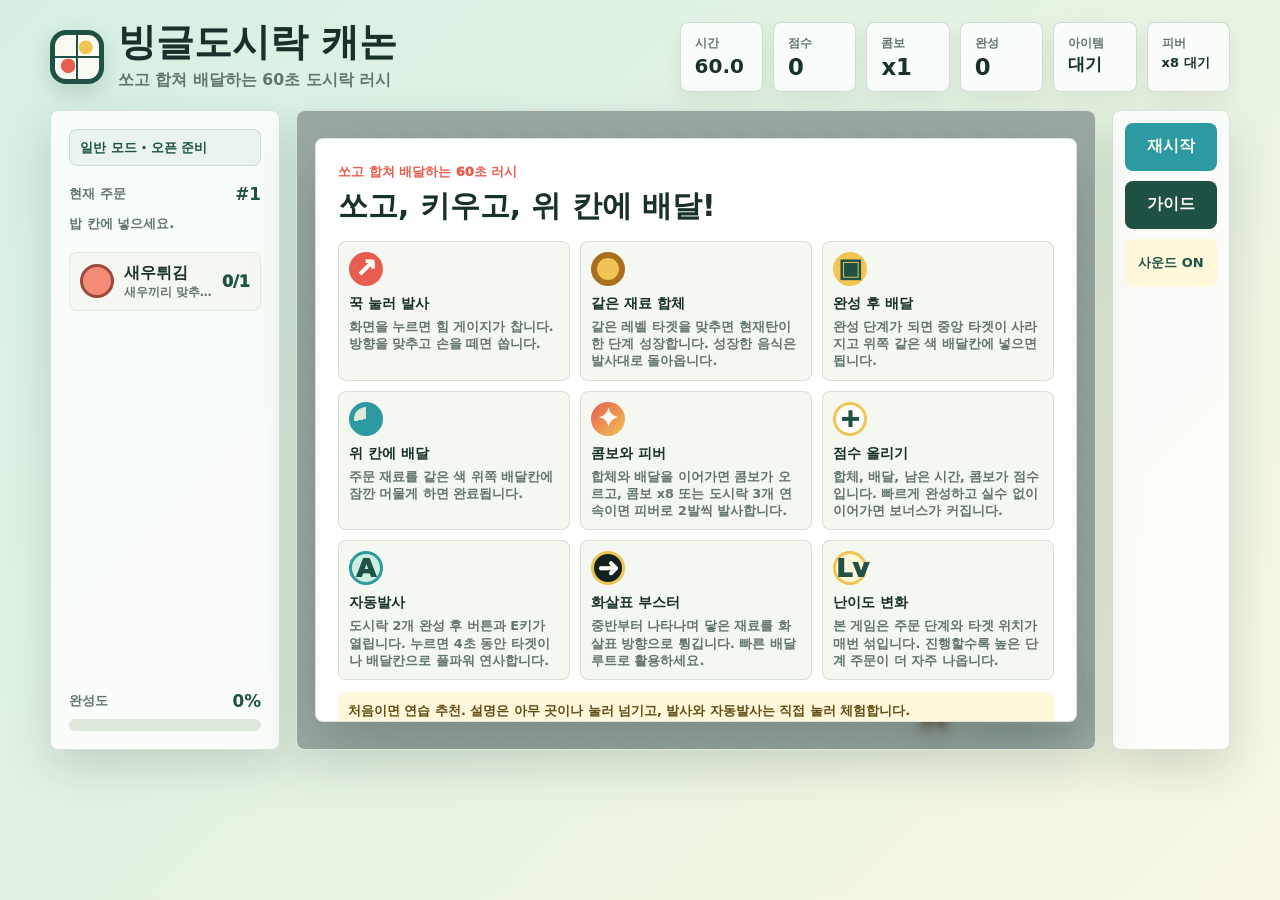
==== index.html @ 95f1ca10 "Finish tutorial auto fire reliably" ====
<!doctype html>
<html lang="ko">
  <head>
    <meta charset="utf-8" />
    <meta name="viewport" content="width=device-width, initial-scale=1" />
    <title>빙글도시락 캐논</title>
    <link rel="icon" href="favicon.svg" type="image/svg+xml" />
    <link rel="stylesheet" href="style.css?v=20260513-tutorial-autofire-end" />
  </head>
  <body>
    <main class="app-shell" aria-label="빙글도시락 캐논">
      <header class="top-bar">
        <div class="brand-block">
          <span class="brand-mark" aria-hidden="true"></span>
          <div>
            <h1>빙글도시락 캐논</h1>
            <p>쏘고 합쳐 배달하는 60초 도시락 러시</p>
          </div>
        </div>
        <div class="stats-grid" aria-label="게임 상태">
          <div class="stat-cell">
            <span>시간</span>
            <strong id="timeValue">60.0</strong>
          </div>
          <div class="stat-cell">
            <span>점수</span>
            <strong id="scoreValue">0</strong>
          </div>
          <div class="stat-cell">
            <span>콤보</span>
            <strong id="comboValue">x1</strong>
          </div>
          <div class="stat-cell">
            <span>완성</span>
            <strong id="completedValue">0</strong>
          </div>
          <div class="stat-cell item-stat">
            <span>아이템</span>
            <strong id="itemValue">대기</strong>
          </div>
          <div class="stat-cell fever-stat">
            <span>피버</span>
            <strong id="feverValue">대기</strong>
          </div>
        </div>
      </header>

      <section class="game-layout">
        <aside class="order-panel" aria-label="현재 주문">
          <div id="modeBadge" class="mode-badge">일반 모드</div>
          <div class="profile-strip" aria-label="플레이어 보유 정보">
            <div>
              <span>코인</span>
              <strong id="coinValue">0</strong>
            </div>
            <div>
              <span>캐릭터</span>
              <strong id="characterValue">요리사</strong>
            </div>
          </div>
          <div class="panel-title">
            <span>현재 주문</span>
            <strong id="orderNumber">#1</strong>
          </div>
          <div id="orderRule" class="order-rule" hidden></div>
          <p id="orderHint" class="order-hint">쏘세요. 합치세요. 위 칸에 배달하세요.</p>
          <div id="orderList" class="order-list"></div>
          <section class="mission-panel" aria-label="미션">
            <div class="mission-title">
              <span>미션</span>
              <strong>업적 보상</strong>
            </div>
            <div id="missionList" class="mission-list"></div>
          </section>
          <div class="meter-block">
            <div class="meter-label">
              <span>완성도</span>
              <strong id="orderPercent">0%</strong>
            </div>
            <div class="meter-track">
              <span id="orderMeter"></span>
            </div>
          </div>
        </aside>

        <section class="stage-panel">
          <canvas id="gameCanvas" width="900" height="720" aria-label="합체 도시락 게임 화면"></canvas>
          <div class="touch-zones" aria-hidden="true">
            <button class="touch-zone" type="button" data-dir="left" tabindex="-1" aria-label="왼쪽 보조 자동 조준 발사"></button>
            <button class="touch-zone" type="button" data-dir="right" tabindex="-1" aria-label="오른쪽 보조 자동 조준 발사"></button>
          </div>
          <div id="mobileOrderHud" class="mobile-order-hud" aria-live="polite">
            <div>
              <span>현재 주문</span>
              <strong id="mobileOrderText">-</strong>
              <em id="mobileActionHint">지금: 밥 칸에 넣으세요</em>
            </div>
            <div class="mobile-hud-meta">
              <span id="mobileTimeText">60.0초</span>
              <span id="mobileScoreText">0점</span>
              <span id="mobileComboText">x1</span>
            </div>
          </div>
          <div id="characterHud" class="character-hud" aria-live="polite">
            <img id="activeCharacterImage" src="assets/characters/cook.png" alt="" />
            <div class="character-callout">
              <strong id="activeCharacterName">도시락 요리사</strong>
              <span id="characterBubble">준비 완료</span>
            </div>
          </div>
          <div id="tutorialCoach" class="tutorial-coach" hidden aria-live="polite">
            <div id="tutorialCoachAvatar" class="tutorial-coach-avatar" aria-hidden="true">요</div>
            <div class="tutorial-coach-copy">
              <span>연습 모드</span>
              <strong id="tutorialCoachText">쏘기, 합치기, 배달만 배우자.</strong>
            </div>
            <button id="tutorialCoachNext" class="tutorial-coach-next" type="button" aria-label="다음">→</button>
          </div>
          <div id="guideOverlay" class="guide-modal">
            <div class="guide-box" role="dialog" aria-modal="true" aria-labelledby="guideTitle">
              <span class="result-kicker">쏘고 합쳐 배달하는 60초 러시</span>
              <h2 id="guideTitle">쏘고, 키우고, 위 칸에 배달!</h2>
              <div class="guide-steps">
                <div class="guide-step">
                  <span class="guide-icon" aria-hidden="true">↗</span>
                  <strong>꾹 눌러 발사</strong>
                  <p>화면을 누르면 힘 게이지가 찹니다. 방향을 맞추고 손을 떼면 쏩니다.</p>
                </div>
                <div class="guide-step">
                  <span class="guide-icon guide-dot" aria-hidden="true"></span>
                  <strong>같은 재료 합체</strong>
                  <p>같은 레벨 타겟을 맞추면 현재탄이 한 단계 성장합니다. 성장한 음식은 발사대로 돌아옵니다.</p>
                </div>
                <div class="guide-step">
                  <span class="guide-icon guide-item" aria-hidden="true">▣</span>
                  <strong>완성 후 배달</strong>
                  <p>완성 단계가 되면 중앙 타겟이 사라지고 위쪽 같은 색 배달칸에 넣으면 됩니다.</p>
                </div>
                <div class="guide-step">
                  <span class="guide-icon guide-ring" aria-hidden="true"></span>
                  <strong>위 칸에 배달</strong>
                  <p>주문 재료를 같은 색 위쪽 배달칸에 잠깐 머물게 하면 완료됩니다.</p>
                </div>
                <div class="guide-step">
                  <span class="guide-icon guide-fever" aria-hidden="true">✦</span>
                  <strong>콤보와 피버</strong>
                  <p>합체와 배달을 이어가면 콤보가 오르고, 콤보 x8 또는 도시락 3개 연속이면 피버로 2발씩 발사합니다.</p>
                </div>
                <div class="guide-step">
                  <span class="guide-icon guide-score" aria-hidden="true">+</span>
                  <strong>점수 올리기</strong>
                  <p>합체, 배달, 남은 시간, 콤보가 점수입니다. 빠르게 완성하고 실수 없이 이어가면 보너스가 커집니다.</p>
                </div>
                <div class="guide-step">
                  <span class="guide-icon guide-skill" aria-hidden="true">A</span>
                  <strong>자동발사</strong>
                  <p>도시락 2개 완성 후 버튼과 E키가 열립니다. 누르면 4초 동안 타겟이나 배달칸으로 풀파워 연사합니다.</p>
                </div>
                <div class="guide-step">
                  <span class="guide-icon guide-arrow" aria-hidden="true">➜</span>
                  <strong>화살표 부스터</strong>
                  <p>중반부터 나타나며 닿은 재료를 화살표 방향으로 튕깁니다. 빠른 배달 루트로 활용하세요.</p>
                </div>
                <div class="guide-step">
                  <span class="guide-icon guide-shop" aria-hidden="true">Lv</span>
                  <strong>난이도 변화</strong>
                  <p>본 게임은 주문 단계와 타겟 위치가 매번 섞입니다. 진행할수록 높은 단계 주문이 더 자주 나옵니다.</p>
                </div>
              </div>
              <p class="guide-tip">처음이면 연습 추천. 설명은 아무 곳이나 눌러 넘기고, 발사와 자동발사는 직접 눌러 체험합니다.</p>
              <div class="guide-actions">
                <button id="tutorialStartButton" class="primary-button" type="button">연습하고 시작</button>
                <button id="startButton" class="secondary-button" type="button">바로 시작</button>
              </div>
            </div>
          </div>
          <div id="characterSelectOverlay" class="select-modal" hidden>
            <div class="select-box" role="dialog" aria-modal="true" aria-labelledby="selectTitle">
              <div class="shop-head">
                <div>
                  <span class="result-kicker">출전 준비</span>
                  <h2 id="selectTitle">캐릭터 선택</h2>
                </div>
                <strong id="selectCoinValue">0코인</strong>
              </div>
              <div id="startCharacterList" class="select-character-list"></div>
              <div class="result-actions">
                <button id="selectShopButton" class="secondary-button" type="button">상점</button>
                <button id="startSelectedButton" class="primary-button" type="button">이 캐릭터로 시작</button>
              </div>
            </div>
          </div>
          <div id="gameOver" class="result-modal" hidden>
            <div class="result-box" role="dialog" aria-modal="true" aria-labelledby="resultTitle">
              <span class="result-kicker">결과</span>
              <h2 id="resultTitle">도시락 마감</h2>
              <dl>
                <div>
                  <dt>점수</dt>
                  <dd id="finalScore">0</dd>
                </div>
                <div>
                  <dt>완성</dt>
                  <dd id="finalOrders">0</dd>
                </div>
                <div>
                  <dt>최고 콤보</dt>
                  <dd id="finalCombo">x1</dd>
                </div>
                <div>
                  <dt>획득 코인</dt>
                  <dd id="finalCoins">0</dd>
                </div>
              </dl>
              <p id="dailyDelta" class="daily-delta" hidden></p>
              <section class="highlight-block" aria-label="오늘의 하이라이트">
                <div class="highlight-title">오늘의 하이라이트</div>
                <p id="highlightSummary">첫 배달을 노려보세요.</p>
              </section>
              <section class="breakdown-block" aria-label="점수 상세">
                <div class="breakdown-title">점수 상세</div>
                <div id="scoreBreakdown" class="breakdown-list"></div>
              </section>
              <section class="achievement-block" aria-label="새 업적">
                <div class="breakdown-title">새 업적</div>
                <div id="newAchievementList" class="achievement-list"></div>
              </section>
              <section class="leaderboard-block" aria-label="로컬 순위">
                <div class="leaderboard-title">
                  <span id="leaderboardTitle">로컬 TOP 5</span>
                  <strong id="finalRank">-</strong>
                </div>
                <ol id="leaderboardList" class="leaderboard-list"></ol>
              </section>
              <p id="nextGoal" class="next-goal"></p>
              <p id="sharePreview" class="share-preview"></p>
              <div class="result-actions">
                <button id="copyResultButton" class="secondary-button" type="button">결과 복사</button>
                <button id="playAgainButton" class="primary-button" type="button">다시 시작</button>
              </div>
              <div class="result-actions result-secondary-actions" aria-label="부가 기능">
                <button id="modeButton" class="secondary-button mode-button" type="button">오늘 챌린지</button>
                <button id="characterButton" class="secondary-button character-button" type="button">캐릭터</button>
                <button id="shopButton" class="secondary-button shop-button" type="button">상점</button>
                <button id="achievementButton" class="secondary-button achievement-button" type="button">업적</button>
              </div>
              <p id="copyStatus" class="copy-status" aria-live="polite"></p>
            </div>
          </div>
          <div id="shopOverlay" class="shop-modal" hidden>
            <div class="shop-box" role="dialog" aria-modal="true" aria-labelledby="shopTitle">
              <div class="shop-head">
                <div>
                  <span class="result-kicker">상점</span>
                  <h2 id="shopTitle">캐릭터와 아이템</h2>
                </div>
                <strong id="shopCoinValue">0코인</strong>
              </div>
              <section class="shop-section" aria-label="캐릭터 선택">
                <div class="shop-section-title">
                  <span>캐릭터</span>
                  <strong>선택 효과</strong>
                </div>
                <div id="characterShopList" class="shop-list"></div>
              </section>
              <section class="shop-section" aria-label="아이템 구매">
                <div class="shop-section-title">
                  <span>아이템</span>
                  <strong>소모품</strong>
                </div>
                <div id="shopItemList" class="shop-list"></div>
              </section>
              <p id="shopStatus" class="copy-status" aria-live="polite"></p>
              <button id="shopCloseButton" class="primary-button" type="button">닫기</button>
            </div>
          </div>
          <div id="achievementOverlay" class="achievement-modal" hidden>
            <div class="achievement-box" role="dialog" aria-modal="true" aria-labelledby="achievementTitle">
              <div class="shop-head">
                <div>
                  <span class="result-kicker">컬렉션</span>
                  <h2 id="achievementTitle">업적</h2>
                </div>
                <strong id="achievementSummary">0/0</strong>
              </div>
              <div id="achievementCollectionList" class="collection-list"></div>
              <button id="achievementCloseButton" class="primary-button" type="button">닫기</button>
            </div>
          </div>
          <div id="balanceOverlay" class="balance-modal" hidden>
            <div class="balance-box" role="dialog" aria-modal="true" aria-labelledby="balanceTitle">
              <div class="shop-head">
                <div>
                  <span class="result-kicker">튜닝</span>
                  <h2 id="balanceTitle">밸런스 조정</h2>
                </div>
                <strong id="balancePresetLabel">기본</strong>
              </div>
              <div id="balanceControlList" class="balance-list"></div>
              <p id="balanceStatus" class="copy-status" aria-live="polite"></p>
              <div class="result-actions">
                <button id="balanceResetButton" class="secondary-button" type="button">기본값</button>
                <button id="balanceCloseButton" class="primary-button" type="button">닫기</button>
              </div>
            </div>
          </div>
        </section>

        <section id="mobileAmmoDock" class="mobile-ammo-dock" aria-label="모바일 장전대" hidden>
          <div class="ammo-status">
            <div id="mobileCurrentPanel">
              <span>현재탄</span>
              <strong id="mobileCurrentAmmo">-</strong>
            </div>
            <div id="mobileNextPanel">
              <span>다음탄</span>
              <strong id="mobileNextAmmo">-</strong>
            </div>
          </div>
          <button id="mobileDeliveryReadyButton" class="mobile-delivery-button" type="button" hidden>배송 준비</button>
          <div class="stash-title">추가 재료</div>
          <div class="mobile-stash-buttons">
            <button type="button" data-mobile-stash-index="0">비움</button>
            <button type="button" data-mobile-stash-index="1">비움</button>
            <button type="button" data-mobile-stash-index="2">비움</button>
            <button type="button" data-mobile-stash-index="3">비움</button>
          </div>
          <button id="mobileStashMergeButton" class="mobile-merge-button" type="button">합치기</button>
        </section>

        <aside class="action-panel" aria-label="조작">
          <button id="skillButton" class="secondary-button skill-button" type="button">자동발사</button>
          <button id="restartButton" class="secondary-button" type="button">재시작</button>
          <button id="guideButton" class="secondary-button guide-button" type="button">가이드</button>
          <button id="soundButton" class="secondary-button sound-button" type="button">사운드 ON</button>
        </aside>
      </section>
    </main>

    <script src="vendor/matter.min.js"></script>
    <script src="game.js?v=20260513-tutorial-autofire-end"></script>
  </body>
</html>
---- style.css ----
:root {
  color-scheme: light;
  --ink: #18312b;
  --muted: #62756e;
  --paper: #fbfaf2;
  --panel: #ffffff;
  --line: #cfd9d1;
  --mint: #cdeee0;
  --leaf: #2f6d5b;
  --leaf-dark: #1f5145;
  --coral: #e85d4f;
  --gold: #f1c453;
  --teal: #2c9aa0;
  --shadow: 0 18px 45px rgba(24, 49, 43, 0.16);
}

* {
  box-sizing: border-box;
}

html,
body {
  min-height: 100%;
}

body {
  margin: 0;
  font-family:
    Inter, Pretendard, "Apple SD Gothic Neo", "Noto Sans KR", system-ui,
    -apple-system, BlinkMacSystemFont, "Segoe UI", sans-serif;
  background:
    linear-gradient(135deg, rgba(205, 238, 224, 0.75), rgba(255, 248, 218, 0.55)),
    #eef6ee;
  color: var(--ink);
}

button {
  font: inherit;
}

kbd {
  min-width: 1.45em;
  padding: 1px 5px 2px;
  border-radius: 5px;
  display: inline-block;
  color: var(--leaf-dark);
  background: #ffffff;
  border: 1px solid rgba(24, 49, 43, 0.18);
  font-family: inherit;
  font-size: 0.82em;
  font-weight: 850;
  line-height: 1.2;
  text-align: center;
}

.app-shell {
  width: min(1180px, calc(100vw - 28px));
  min-height: 100vh;
  margin: 0 auto;
  padding: 22px 0 28px;
  display: flex;
  flex-direction: column;
  gap: 18px;
}

.top-bar {
  display: grid;
  grid-template-columns: minmax(260px, 1fr) minmax(420px, 0.9fr);
  align-items: center;
  gap: 18px;
}

.brand-block {
  display: flex;
  align-items: center;
  gap: 14px;
}

.brand-mark {
  width: 54px;
  height: 54px;
  border: 5px solid var(--leaf-dark);
  border-radius: 16px;
  background:
    radial-gradient(circle at 70% 28%, var(--gold) 0 15%, transparent 16%),
    radial-gradient(circle at 30% 70%, var(--coral) 0 16%, transparent 17%),
    linear-gradient(90deg, transparent 47%, var(--leaf-dark) 48% 52%, transparent 53%),
    linear-gradient(0deg, transparent 47%, var(--leaf-dark) 48% 52%, transparent 53%),
    var(--paper);
  box-shadow: 0 8px 20px rgba(31, 81, 69, 0.18);
}

h1,
p {
  margin: 0;
}

h1 {
  font-size: clamp(1.7rem, 3vw, 2.65rem);
  line-height: 1;
  letter-spacing: 0;
}

.brand-block p {
  margin-top: 8px;
  color: var(--muted);
  font-size: 0.98rem;
  font-weight: 700;
}

.stats-grid {
  display: grid;
  grid-template-columns: repeat(6, minmax(0, 1fr));
  gap: 10px;
}

.stat-cell {
  min-width: 0;
  overflow: hidden;
  padding: 12px 14px;
  border: 1px solid rgba(47, 109, 91, 0.22);
  border-radius: 8px;
  background: rgba(255, 255, 255, 0.78);
  box-shadow: 0 8px 20px rgba(24, 49, 43, 0.07);
}

.stat-cell span {
  display: block;
  color: var(--muted);
  font-size: 0.78rem;
  font-weight: 800;
}

.stat-cell strong {
  display: block;
  margin-top: 4px;
  min-width: 0;
  max-width: 100%;
  overflow: hidden;
  font-size: 1.42rem;
  font-variant-numeric: tabular-nums;
  line-height: 1;
  text-overflow: clip;
  white-space: nowrap;
}

.item-stat strong,
.fever-stat strong {
  font-size: 1.08rem;
}

.game-layout {
  display: grid;
  grid-template-columns: 230px minmax(0, 1fr) 118px;
  gap: 16px;
  align-items: stretch;
}

.order-panel,
.action-panel,
.stage-panel {
  border: 1px solid rgba(47, 109, 91, 0.18);
  background: rgba(255, 255, 255, 0.82);
  box-shadow: var(--shadow);
}

.order-panel {
  min-height: 0;
  padding: 18px;
  border-radius: 8px;
  display: flex;
  flex-direction: column;
  gap: 18px;
}

.mode-badge,
.order-rule {
  padding: 9px 10px;
  border-radius: 8px;
  color: var(--leaf-dark);
  background: #e8f4ed;
  border: 1px solid rgba(47, 109, 91, 0.16);
  font-size: 0.82rem;
  font-weight: 950;
  line-height: 1.35;
}

.mode-badge.is-daily {
  color: #ffffff;
  background: var(--leaf-dark);
}

.profile-strip {
  display: none;
  grid-template-columns: 0.72fr 1.28fr;
  gap: 8px;
}

.profile-strip div {
  min-width: 0;
  padding: 10px;
  border-radius: 8px;
  background: #f5f8f0;
  border: 1px solid rgba(24, 49, 43, 0.1);
}

.profile-strip span {
  display: block;
  color: var(--muted);
  font-size: 0.74rem;
  font-weight: 900;
}

.profile-strip strong {
  display: block;
  margin-top: 3px;
  min-width: 0;
  max-width: 100%;
  overflow: hidden;
  color: var(--leaf-dark);
  font-size: 0.92rem;
  font-weight: 950;
  line-height: 1.2;
  text-overflow: ellipsis;
  white-space: nowrap;
}

.order-rule {
  margin-top: -8px;
  color: #634c16;
  background: #fff8da;
  border-color: rgba(155, 116, 35, 0.22);
}

.order-rule[hidden] {
  display: none;
}

.panel-title,
.meter-label {
  display: flex;
  align-items: center;
  justify-content: space-between;
  gap: 10px;
}

.panel-title span,
.meter-label span {
  color: var(--muted);
  font-size: 0.82rem;
  font-weight: 900;
}

.panel-title strong,
.meter-label strong {
  min-width: 0;
  max-width: 100%;
  overflow: hidden;
  color: var(--leaf-dark);
  font-size: 1.05rem;
  text-overflow: clip;
  white-space: nowrap;
}

.order-hint {
  margin: -8px 0 0;
  color: var(--muted);
  font-size: 0.84rem;
  line-height: 1.45;
  font-weight: 750;
}

.order-list {
  display: grid;
  gap: 10px;
}

.order-item {
  display: grid;
  grid-template-columns: 34px minmax(0, 1fr) auto;
  align-items: center;
  gap: 10px;
  padding: 10px;
  border-radius: 8px;
  background: #f5f8f0;
  border: 1px solid rgba(24, 49, 43, 0.08);
}

.order-swatch {
  width: 34px;
  height: 34px;
  border-radius: 50%;
  border: 3px solid rgba(24, 49, 43, 0.18);
}

.order-copy {
  display: grid;
  min-width: 0;
  gap: 2px;
}

.order-name {
  overflow: hidden;
  text-overflow: ellipsis;
  white-space: nowrap;
  font-weight: 900;
}

.order-recipe {
  overflow: hidden;
  color: var(--muted);
  font-size: 0.72rem;
  font-weight: 850;
  line-height: 1.2;
  text-overflow: ellipsis;
  white-space: nowrap;
}

.order-count {
  min-width: 0;
  max-width: 100%;
  overflow: hidden;
  font-weight: 950;
  color: var(--leaf-dark);
  text-overflow: clip;
  white-space: nowrap;
}

.mission-panel {
  display: none;
  gap: 8px;
}

.mission-title,
.shop-section-title {
  display: flex;
  align-items: center;
  justify-content: space-between;
  gap: 10px;
}

.mission-title span,
.shop-section-title span {
  color: var(--muted);
  font-size: 0.78rem;
  font-weight: 950;
}

.mission-title strong,
.shop-section-title strong {
  color: var(--leaf-dark);
  font-size: 0.78rem;
  font-weight: 950;
}

.mission-list {
  display: grid;
  gap: 6px;
}

.mission-row {
  display: grid;
  grid-template-columns: minmax(0, 1fr) auto;
  align-items: center;
  gap: 8px;
  min-height: 30px;
  padding: 7px 9px;
  border-radius: 8px;
  background: #f5f8f0;
  border: 1px solid rgba(24, 49, 43, 0.08);
  font-size: 0.78rem;
  font-weight: 850;
}

.mission-row.is-complete {
  color: #ffffff;
  background: var(--leaf-dark);
}

.mission-row span {
  overflow: hidden;
  text-overflow: ellipsis;
  white-space: nowrap;
}

.mission-row strong {
  min-width: 0;
  max-width: 100%;
  overflow: hidden;
  color: inherit;
  font-size: 0.75rem;
  text-overflow: clip;
  white-space: nowrap;
}

.meter-block {
  margin-top: auto;
  display: grid;
  gap: 8px;
}

.meter-track {
  height: 12px;
  overflow: hidden;
  border-radius: 999px;
  background: #dfe8dd;
}

.meter-track span {
  display: block;
  width: 0%;
  height: 100%;
  border-radius: inherit;
  background: linear-gradient(90deg, var(--teal), var(--gold), var(--coral));
  transition: width 160ms ease;
}

.stage-panel {
  position: relative;
  min-width: 0;
  overflow: hidden;
  border-radius: 8px;
  background:
    linear-gradient(0deg, rgba(255, 255, 255, 0.72), rgba(255, 255, 255, 0.72)),
    repeating-linear-gradient(45deg, #e7f2ea 0 18px, #f7f0dc 18px 36px);
}

#gameCanvas {
  display: block;
  width: 100%;
  height: auto;
  aspect-ratio: 900 / 720;
  cursor: crosshair;
  touch-action: none;
}

.touch-zones {
  position: absolute;
  inset: 0;
  z-index: 1;
  display: none;
  grid-template-columns: repeat(2, minmax(0, 1fr));
  pointer-events: none;
}

.touch-zone {
  border: 0;
  padding: 0;
  appearance: none;
  background: transparent;
  opacity: 0;
  touch-action: none;
}

.mobile-order-hud {
  position: absolute;
  top: 10px;
  left: 10px;
  z-index: 2;
  width: min(330px, calc(100% - 20px));
  display: none;
  grid-template-columns: minmax(0, 1fr);
  gap: 6px;
  padding: 10px 12px;
  border-radius: 8px;
  color: var(--leaf-dark);
  background: rgba(255, 255, 255, 0.88);
  border: 1px solid rgba(24, 49, 43, 0.14);
  box-shadow: 0 10px 24px rgba(24, 49, 43, 0.18);
  pointer-events: none;
}

.mobile-order-hud span {
  color: var(--muted);
  font-size: 0.72rem;
  font-weight: 900;
}

.mobile-order-hud strong {
  display: block;
  min-width: 0;
  overflow: hidden;
  color: var(--leaf-dark);
  font-size: 1rem;
  font-weight: 950;
  line-height: 1.15;
  text-overflow: ellipsis;
  white-space: nowrap;
}

.mobile-order-hud em {
  display: block;
  margin-top: 3px;
  overflow: hidden;
  color: #1f5145;
  font-size: 0.74rem;
  font-style: normal;
  font-weight: 950;
  line-height: 1.15;
  text-overflow: ellipsis;
  white-space: nowrap;
}

.mobile-order-hud.is-paused {
  border-color: rgba(232, 93, 79, 0.32);
  box-shadow: 0 12px 26px rgba(232, 93, 79, 0.18);
}

.mobile-hud-meta {
  display: flex;
  flex-wrap: wrap;
  gap: 6px;
}

.mobile-hud-meta span {
  padding: 4px 7px;
  border-radius: 999px;
  color: var(--leaf-dark);
  background: #eef8f1;
  border: 1px solid rgba(47, 109, 91, 0.14);
  font-size: 0.72rem;
  line-height: 1;
}

.mobile-ammo-dock {
  display: none;
}

.ammo-status {
  display: grid;
  grid-template-columns: 1fr 1fr;
  gap: 8px;
}

.ammo-status > div,
.mobile-delivery-button,
.mobile-stash-buttons button,
.mobile-merge-button {
  min-width: 0;
  border-radius: 8px;
  border: 1px solid rgba(47, 109, 91, 0.16);
  background: #f7fbf2;
}

.ammo-status > div {
  padding: 8px;
}

.ammo-status > div.is-active-turn {
  border-color: rgba(241, 196, 83, 0.9);
  background: linear-gradient(135deg, #fff1b6, #fff9dd);
  box-shadow: 0 0 0 3px rgba(241, 196, 83, 0.22);
}

.ammo-status > div.is-dimmed {
  opacity: 0.56;
}

.ammo-status span,
.stash-title {
  display: block;
  color: var(--muted);
  font-size: 0.68rem;
  font-weight: 900;
}

.ammo-status strong {
  display: block;
  margin-top: 2px;
  min-width: 0;
  overflow: hidden;
  color: var(--ink);
  font-size: 0.95rem;
  font-weight: 950;
  text-overflow: ellipsis;
  white-space: nowrap;
}

.mobile-delivery-button {
  min-height: 48px;
  color: var(--leaf-dark);
  background: #fff1b6;
  border-color: rgba(241, 196, 83, 0.88);
  box-shadow: 0 0 0 3px rgba(241, 196, 83, 0.2);
  font-size: 0.86rem;
  font-weight: 950;
  animation: stashPulse 680ms ease-in-out infinite alternate;
}

.mobile-delivery-button.is-active-turn {
  color: #18312b;
  background: linear-gradient(135deg, #f1c453, #fff1b6);
  border-color: rgba(241, 196, 83, 1);
  box-shadow:
    0 0 0 4px rgba(241, 196, 83, 0.24),
    0 10px 22px rgba(155, 116, 35, 0.22);
  transform: translateY(-1px);
}

.mobile-delivery-button.is-tutorial-target {
  outline: 4px solid #f1c453;
  box-shadow:
    0 0 0 5px rgba(241, 196, 83, 0.28),
    0 0 24px rgba(241, 196, 83, 0.65),
    0 0 0 3px rgba(241, 196, 83, 0.2);
  animation: tutorialTargetPulse 720ms ease-in-out infinite alternate;
}

@keyframes tutorialTargetPulse {
  from {
    transform: translateY(0) scale(1);
  }

  to {
    transform: translateY(-2px) scale(1.025);
  }
}

.mobile-delivery-button[hidden] {
  display: none;
}

.mobile-stash-buttons {
  display: grid;
  grid-template-columns: repeat(4, minmax(0, 1fr));
  gap: 7px;
}

.mobile-ammo-dock.is-stash-hidden .stash-title,
.mobile-ammo-dock.is-stash-hidden .mobile-stash-buttons,
.mobile-ammo-dock.is-stash-hidden .mobile-merge-button {
  display: none;
}

.mobile-ammo-dock.is-delivery-turn {
  border-color: rgba(241, 196, 83, 0.48);
  box-shadow: 0 -8px 22px rgba(241, 196, 83, 0.18);
}

.mobile-ammo-dock.is-current-turn {
  border-color: rgba(44, 154, 160, 0.34);
  box-shadow: 0 -8px 22px rgba(44, 154, 160, 0.14);
}

.mobile-stash-buttons button {
  min-height: 58px;
  padding: 6px 4px;
  color: var(--ink);
  background: #fffaf0;
  font-size: 0.72rem;
  font-weight: 950;
  line-height: 1.12;
  white-space: pre-line;
}

.mobile-stash-buttons button.is-needed {
  background: #fff1b6;
  border-color: rgba(241, 196, 83, 0.88);
  box-shadow: 0 0 0 3px rgba(241, 196, 83, 0.22);
  animation: stashPulse 680ms ease-in-out infinite alternate;
}

.mobile-merge-button {
  min-height: 38px;
  color: #ffffff;
  background: var(--teal);
  font-size: 0.78rem;
  font-weight: 950;
}

.mobile-merge-button:disabled {
  color: var(--muted);
  background: #eef1ea;
}

@keyframes stashPulse {
  from {
    transform: translateY(0);
  }

  to {
    transform: translateY(-2px);
  }
}

.character-hud {
  position: absolute;
  right: 16px;
  bottom: 14px;
  z-index: 2;
  width: min(190px, 36%);
  min-height: 108px;
  display: grid;
  grid-template-columns: 72px minmax(0, 1fr);
  align-items: end;
  gap: 8px;
  pointer-events: none;
}

.character-hud img {
  width: 88px;
  height: 108px;
  object-fit: contain;
  object-position: bottom center;
  filter: drop-shadow(0 10px 12px rgba(24, 49, 43, 0.22));
  transform-origin: bottom center;
  transition: transform 180ms ease;
}

.character-hud.is-happy img,
.character-hud.is-skill img,
.character-hud.is-fever img {
  transform: translateY(-4px) scale(1.05);
}

.character-hud.is-mistake img {
  transform: rotate(-4deg);
}

.character-callout {
  min-width: 0;
  margin-bottom: 12px;
  padding: 9px 10px;
  border-radius: 8px;
  background: rgba(255, 255, 255, 0.9);
  border: 1px solid rgba(24, 49, 43, 0.14);
  box-shadow: 0 10px 24px rgba(24, 49, 43, 0.16);
}

.character-callout strong,
.character-callout span {
  display: block;
  overflow: hidden;
  text-overflow: ellipsis;
  white-space: nowrap;
}

.character-callout strong {
  color: var(--leaf-dark);
  font-size: 0.78rem;
  font-weight: 950;
}

.character-callout span {
  margin-top: 3px;
  color: var(--ink);
  font-size: 0.86rem;
  font-weight: 900;
}

.character-hud.is-fever .character-callout {
  color: #ffffff;
  background: linear-gradient(135deg, var(--coral), var(--gold));
}

.character-hud.is-fever .character-callout strong,
.character-hud.is-fever .character-callout span {
  color: #ffffff;
}

.tutorial-coach {
  position: absolute;
  left: 50%;
  bottom: 18px;
  z-index: 8;
  width: min(620px, calc(100% - 28px));
  min-height: 94px;
  display: grid;
  grid-template-columns: 62px minmax(0, 1fr) 58px;
  align-items: center;
  gap: 12px;
  padding: 13px 14px;
  border-radius: 8px;
  color: var(--ink);
  background: rgba(255, 255, 255, 0.96);
  border: 2px solid rgba(241, 196, 83, 0.9);
  box-shadow: 0 18px 38px rgba(24, 49, 43, 0.26);
  transform: translateX(-50%);
  cursor: pointer;
}

.tutorial-coach[hidden] {
  display: none;
}

.tutorial-coach-avatar {
  width: 58px;
  height: 58px;
  display: grid;
  place-items: center;
  border-radius: 50%;
  color: #ffffff;
  background: var(--teal);
  border: 4px solid #ffffff;
  box-shadow: 0 8px 18px rgba(24, 49, 43, 0.18);
  font-size: 1.1rem;
  font-weight: 950;
}

.tutorial-coach-copy {
  min-width: 0;
}

.tutorial-coach-copy span {
  display: block;
  color: var(--teal);
  font-size: 0.7rem;
  font-weight: 950;
}

.tutorial-coach-copy strong {
  display: block;
  margin-top: 3px;
  color: var(--leaf-dark);
  font-size: 1rem;
  font-weight: 950;
  line-height: 1.28;
  white-space: normal;
}

.tutorial-coach-next {
  width: 52px;
  height: 52px;
  border: 0;
  border-radius: 50%;
  color: #ffffff;
  background: var(--leaf-dark);
  font-size: 1.35rem;
  font-weight: 950;
  cursor: pointer;
}

.tutorial-coach-next:disabled {
  cursor: default;
  opacity: 0.42;
}

.tutorial-coach.is-waiting-action .tutorial-coach-next {
  background: var(--gold);
}

.tutorial-coach.is-waiting-action {
  pointer-events: none;
}

.tutorial-coach.is-stash-action {
  top: 18px;
  bottom: auto;
}

body.is-tutorial-coach .action-panel {
  display: none;
}

body.is-tutorial-coach .mission-panel,
body.is-tutorial-coach .profile-strip,
body.is-tutorial-coach .meter-block,
body.is-tutorial-coach .order-rule {
  display: none;
}

body.is-tutorial-coach .order-panel {
  opacity: 0.72;
}

.action-panel {
  padding: 12px;
  border-radius: 8px;
  display: grid;
  grid-template-rows: repeat(4, auto);
  align-content: start;
  gap: 10px;
}

.icon-button,
.primary-button,
.secondary-button {
  border: 0;
  border-radius: 8px;
  cursor: pointer;
  color: var(--paper);
  background: var(--leaf-dark);
  touch-action: none;
  transition:
    transform 120ms ease,
    filter 120ms ease,
    background-color 120ms ease;
}

.icon-button {
  min-height: 112px;
  font-size: clamp(2.4rem, 7vw, 4.5rem);
  line-height: 1;
  font-weight: 900;
}

.icon-button:active,
.icon-button.is-active,
.primary-button:active,
.secondary-button:active {
  transform: translateY(2px);
  filter: saturate(1.2);
}

.control-button[data-dir="right"] {
  background: var(--coral);
}

.action-panel .control-button,
.action-panel .balance-button {
  display: none;
}

.guide-actions {
  display: grid;
  grid-template-columns: minmax(0, 1.1fr) minmax(0, 0.9fr);
  gap: 10px;
}

.secondary-button {
  min-height: 48px;
  padding: 10px 12px;
  overflow: hidden;
  font-weight: 900;
  background: var(--teal);
  text-overflow: clip;
  white-space: nowrap;
}

.guide-button {
  background: var(--leaf-dark);
}

.mode-button {
  background: #6d4c96;
}

.character-button {
  background: var(--leaf-dark);
}

.shop-button {
  color: var(--leaf-dark);
  background: var(--mint);
}

.achievement-button {
  background: #3f6f89;
}

.balance-button {
  background: #8a6a35;
}

body.is-debug .action-panel .balance-button {
  display: block;
}

.sound-button {
  color: var(--leaf-dark);
  background: #fff8da;
}

.sound-button.is-muted {
  color: #ffffff;
  background: #6b7974;
}

.skill-button {
  background: var(--gold);
  color: var(--leaf-dark);
}

.secondary-button:disabled,
.primary-button:disabled {
  cursor: not-allowed;
  opacity: 0.54;
  transform: none;
  filter: grayscale(0.2);
}

.primary-button {
  width: 100%;
  min-height: 48px;
  padding: 12px 16px;
  overflow: hidden;
  font-weight: 950;
  background: var(--coral);
  text-overflow: clip;
  white-space: nowrap;
}

.result-modal,
.guide-modal,
.shop-modal,
.select-modal,
.achievement-modal,
.balance-modal {
  position: absolute;
  inset: 0;
  z-index: 2;
  display: grid;
  place-items: center;
  padding: 18px;
  background: rgba(24, 49, 43, 0.38);
  backdrop-filter: blur(4px);
}

.guide-modal {
  z-index: 3;
}

.shop-modal {
  z-index: 4;
}

.select-modal,
.achievement-modal,
.balance-modal {
  z-index: 4;
}

.result-modal[hidden],
.guide-modal[hidden],
.shop-modal[hidden],
.select-modal[hidden],
.achievement-modal[hidden],
.balance-modal[hidden] {
  display: none;
}

.result-box,
.guide-box,
.shop-box,
.select-box,
.achievement-box,
.balance-box {
  width: min(360px, 100%);
  max-height: calc(100% - 18px);
  overflow: auto;
  padding: 22px;
  border-radius: 8px;
  background: var(--panel);
  border: 1px solid rgba(24, 49, 43, 0.14);
  box-shadow: 0 24px 70px rgba(24, 49, 43, 0.28);
}

.guide-box {
  width: min(840px, 100%);
}

.result-box {
  width: min(420px, 100%);
}

.shop-box {
  width: min(620px, 100%);
}

.select-box,
.achievement-box,
.balance-box {
  width: min(660px, 100%);
}

.result-kicker {
  color: var(--coral);
  font-weight: 950;
  font-size: 0.82rem;
}

.result-box h2,
.guide-box h2,
.shop-box h2,
.select-box h2,
.achievement-box h2,
.balance-box h2 {
  margin: 5px 0 14px;
  font-size: 1.86rem;
  letter-spacing: 0;
}

.guide-steps {
  display: grid;
  grid-template-columns: repeat(3, minmax(0, 1fr));
  gap: 10px;
  margin-bottom: 12px;
}

.guide-step {
  min-width: 0;
  padding: 10px;
  border: 1px solid rgba(24, 49, 43, 0.12);
  border-radius: 8px;
  background: #f5f8f0;
}

.guide-icon {
  width: 34px;
  height: 34px;
  margin-bottom: 8px;
  border-radius: 50%;
  display: grid;
  place-items: center;
  color: var(--paper);
  background: var(--coral);
  font-size: 1.6rem;
  font-weight: 950;
  line-height: 1;
}

.guide-dot {
  border: 6px solid #a96f1f;
  background: var(--gold);
}

.guide-ring {
  border: 5px solid var(--teal);
  background: conic-gradient(var(--teal) 72%, #dfe8dd 0);
}

.guide-launch {
  color: #ffffff;
  background: #10231f;
  border: 3px solid var(--teal);
}

.guide-item {
  color: var(--leaf-dark);
  background: var(--gold);
}

.guide-fever {
  background: linear-gradient(135deg, var(--coral), var(--gold));
}

.guide-score {
  color: var(--leaf-dark);
  background: #ffffff;
  border: 3px solid var(--gold);
}

.guide-skill {
  color: var(--leaf-dark);
  background: var(--mint);
  border: 3px solid var(--teal);
}

.guide-arrow {
  background: #10231f;
  border: 3px solid var(--gold);
}

.guide-shop {
  color: var(--leaf-dark);
  background: #fff8da;
  border: 3px solid var(--gold);
}

.guide-step strong {
  display: block;
  margin-bottom: 5px;
  font-size: 0.9rem;
}

.guide-step p,
.guide-tip {
  margin: 0;
  color: var(--muted);
  font-size: 0.8rem;
  line-height: 1.35;
  font-weight: 700;
}

.guide-tip {
  margin-bottom: 14px;
  padding: 10px;
  border-radius: 8px;
  background: #fff8da;
  color: #634c16;
}

.result-box dl {
  margin: 0 0 16px;
  display: grid;
  gap: 8px;
}

.result-box dl div {
  display: flex;
  align-items: center;
  justify-content: space-between;
  gap: 16px;
  padding: 10px 0;
  border-bottom: 1px solid var(--line);
}

.result-box dt {
  color: var(--muted);
  font-weight: 850;
}

.result-box dd {
  margin: 0;
  min-width: 0;
  max-width: 100%;
  overflow: hidden;
  color: var(--leaf-dark);
  font-weight: 950;
  font-size: 1.25rem;
  font-variant-numeric: tabular-nums;
  text-overflow: clip;
  white-space: nowrap;
}

.daily-delta {
  margin: -4px 0 14px;
  padding: 10px 12px;
  border-radius: 8px;
  color: #634c16;
  background: #fff8da;
  border: 1px solid rgba(155, 116, 35, 0.18);
  font-size: 0.86rem;
  line-height: 1.45;
  font-weight: 900;
}

.breakdown-block,
.achievement-block {
  margin-bottom: 16px;
  padding: 12px;
  border-radius: 8px;
  background: #ffffff;
  border: 1px solid rgba(24, 49, 43, 0.1);
}

.breakdown-title {
  margin-bottom: 8px;
  color: var(--muted);
  font-size: 0.82rem;
  font-weight: 950;
}

.breakdown-list,
.achievement-list {
  display: grid;
  gap: 6px;
}

.breakdown-row,
.achievement-row {
  min-width: 0;
  display: flex;
  align-items: center;
  justify-content: space-between;
  gap: 10px;
  min-height: 28px;
  padding: 6px 8px;
  border-radius: 7px;
  color: var(--ink);
  background: #f5f8f0;
  font-size: 0.84rem;
  font-weight: 850;
}

.breakdown-row span,
.breakdown-row strong {
  min-width: 0;
  max-width: 100%;
  overflow: hidden;
  text-overflow: clip;
  white-space: nowrap;
}

.breakdown-row.is-penalty strong {
  color: var(--coral);
}

.achievement-row {
  align-items: flex-start;
  flex-direction: column;
}

.achievement-row strong {
  color: var(--leaf-dark);
}

.achievement-row span {
  color: var(--muted);
  font-size: 0.78rem;
  line-height: 1.35;
}

.leaderboard-block {
  margin-bottom: 18px;
  padding: 12px;
  border-radius: 8px;
  background: #f5f8f0;
  border: 1px solid rgba(24, 49, 43, 0.1);
}

.leaderboard-title {
  display: flex;
  align-items: center;
  justify-content: space-between;
  gap: 12px;
  margin-bottom: 8px;
}

.leaderboard-title span {
  color: var(--muted);
  font-size: 0.82rem;
  font-weight: 950;
}

.leaderboard-title strong {
  min-width: 0;
  max-width: 100%;
  overflow: hidden;
  color: var(--coral);
  font-size: 0.95rem;
  text-overflow: clip;
  white-space: nowrap;
}

.leaderboard-list {
  margin: 0;
  padding: 0;
  list-style: none;
  display: grid;
  gap: 6px;
}

.leaderboard-row {
  display: grid;
  grid-template-columns: 28px minmax(0, 1fr) auto;
  align-items: center;
  gap: 8px;
  min-width: 0;
  min-height: 30px;
  padding: 6px 8px;
  border-radius: 7px;
  background: #ffffff;
  color: var(--ink);
  font-size: 0.9rem;
  font-weight: 850;
}

.leaderboard-row span,
.leaderboard-row strong {
  min-width: 0;
  max-width: 100%;
  overflow: hidden;
  text-overflow: clip;
  white-space: nowrap;
}

.leaderboard-row.is-current {
  color: #ffffff;
  background: var(--leaf-dark);
}

.leaderboard-meta {
  color: inherit;
  opacity: 0.7;
  font-size: 0.76rem;
  font-weight: 850;
}

.highlight-block {
  margin-bottom: 14px;
  padding: 12px 14px;
  border-radius: 8px;
  color: var(--leaf-dark);
  background: #fff1b6;
  border: 1px solid rgba(155, 116, 35, 0.2);
  box-shadow: inset 0 0 0 2px rgba(255, 255, 255, 0.42);
}

.highlight-title {
  margin-bottom: 4px;
  color: #9b7423;
  font-size: 0.78rem;
  font-weight: 950;
}

.highlight-block p {
  margin: 0;
  font-size: 0.95rem;
  font-weight: 950;
  line-height: 1.35;
}

.share-preview {
  margin: 0 0 12px;
  padding: 10px 12px;
  border-radius: 8px;
  color: var(--muted);
  background: #f7f0dc;
  font-size: 0.86rem;
  line-height: 1.45;
  font-weight: 800;
}

.next-goal {
  margin: 0 0 10px;
  padding: 10px 12px;
  border-radius: 8px;
  color: var(--leaf-dark);
  background: #fff8da;
  border: 1px solid rgba(155, 116, 35, 0.18);
  font-size: 0.9rem;
  line-height: 1.4;
  font-weight: 950;
}

.result-actions {
  display: grid;
  grid-template-columns: 1fr 1fr;
  gap: 10px;
}

.result-secondary-actions {
  grid-template-columns: repeat(4, minmax(0, 1fr));
  margin-top: 10px;
}

.copy-status {
  min-height: 1.2em;
  margin: 8px 0 0;
  color: var(--teal);
  font-size: 0.82rem;
  font-weight: 900;
  text-align: center;
}

.shop-head {
  display: flex;
  align-items: flex-start;
  justify-content: space-between;
  gap: 14px;
}

.shop-head strong {
  flex: 0 1 min(180px, 44%);
  min-width: 0;
  max-width: min(180px, 44%);
  margin-top: 4px;
  padding: 8px 10px;
  overflow: hidden;
  border-radius: 8px;
  color: var(--leaf-dark);
  background: #fff8da;
  border: 1px solid rgba(155, 116, 35, 0.18);
  font-size: 0.95rem;
  font-weight: 950;
  text-overflow: clip;
  white-space: nowrap;
}

.shop-section {
  display: grid;
  gap: 10px;
  margin-bottom: 16px;
}

.shop-list,
.select-character-list,
.collection-list,
.balance-list {
  display: grid;
  gap: 8px;
}

.shop-row,
.select-character-card,
.collection-row,
.balance-row {
  display: grid;
  grid-template-columns: 42px minmax(0, 1fr) auto;
  align-items: center;
  gap: 10px;
  padding: 10px;
  border-radius: 8px;
  background: #f5f8f0;
  border: 1px solid rgba(24, 49, 43, 0.1);
}

.shop-row.is-character-row {
  grid-template-columns: 76px minmax(0, 1fr) auto;
}

.shop-row.is-selected,
.select-character-card.is-selected,
.collection-row.is-complete {
  border-color: rgba(47, 109, 91, 0.38);
  box-shadow: inset 0 0 0 2px rgba(47, 109, 91, 0.14);
}

.shop-avatar {
  width: 42px;
  height: 42px;
  border-radius: 50%;
  display: grid;
  place-items: center;
  color: #ffffff;
  border: 3px solid rgba(24, 49, 43, 0.2);
  font-size: 1.15rem;
  font-weight: 950;
}

.shop-avatar.character-avatar {
  width: 76px;
  height: 76px;
  overflow: hidden;
  border-radius: 8px;
  background: #ffffff;
}

.shop-avatar img {
  display: block;
  width: 100%;
  height: 100%;
  object-fit: contain;
}

.shop-info {
  min-width: 0;
}

.shop-info strong,
.shop-info span {
  display: block;
}

.shop-info strong {
  color: var(--leaf-dark);
  font-size: 0.94rem;
}

.shop-info span {
  margin-top: 3px;
  color: var(--muted);
  font-size: 0.78rem;
  line-height: 1.35;
  font-weight: 750;
}

.select-character-card {
  grid-template-columns: 96px minmax(0, 1fr) auto;
  cursor: pointer;
}

.select-character-card.is-locked {
  cursor: default;
  opacity: 0.62;
}

.select-character-card img {
  width: 96px;
  height: 92px;
  object-fit: contain;
}

.collection-row {
  grid-template-columns: minmax(0, 1fr) auto;
}

.collection-row.is-complete {
  background: #eef8f1;
}

.collection-row strong,
.collection-row span {
  display: block;
}

.collection-row strong {
  color: var(--leaf-dark);
  font-size: 0.92rem;
}

.collection-row span {
  margin-top: 3px;
  color: var(--muted);
  font-size: 0.78rem;
  line-height: 1.35;
  font-weight: 750;
}

.collection-state {
  min-width: 0;
  max-width: 100%;
  padding: 7px 9px;
  overflow: hidden;
  border-radius: 8px;
  color: var(--leaf-dark);
  background: #fff8da;
  font-size: 0.78rem;
  font-weight: 950;
  text-overflow: clip;
  white-space: nowrap;
}

.collection-row.is-complete .collection-state {
  color: #ffffff;
  background: var(--leaf-dark);
}

.balance-row {
  grid-template-columns: minmax(0, 1fr) minmax(140px, 0.9fr) 58px;
}

.balance-row label {
  min-width: 0;
}

.balance-row strong,
.balance-row span {
  display: block;
}

.balance-row strong {
  color: var(--leaf-dark);
  font-size: 0.9rem;
}

.balance-row span {
  margin-top: 3px;
  color: var(--muted);
  font-size: 0.76rem;
  line-height: 1.35;
  font-weight: 750;
}

.balance-row input {
  width: 100%;
  accent-color: var(--teal);
}

.balance-value {
  min-width: 0;
  max-width: 100%;
  overflow: hidden;
  color: var(--leaf-dark);
  font-size: 0.86rem;
  font-weight: 950;
  text-align: right;
  text-overflow: clip;
  white-space: nowrap;
}

.shop-actions {
  display: flex;
  flex-wrap: wrap;
  justify-content: flex-end;
  gap: 6px;
}

.shop-actions button {
  min-height: 34px;
  padding: 7px 9px;
  border: 0;
  border-radius: 8px;
  overflow: hidden;
  color: var(--paper);
  background: var(--teal);
  cursor: pointer;
  font: inherit;
  font-size: 0.78rem;
  font-weight: 950;
  text-overflow: clip;
  white-space: nowrap;
}

.shop-actions button.secondary {
  color: var(--leaf-dark);
  background: var(--gold);
}

.shop-actions button:disabled {
  cursor: not-allowed;
  opacity: 0.48;
}

@media (max-width: 920px) {
  .app-shell {
    width: min(100vw - 18px, 760px);
    padding-top: 12px;
    gap: 10px;
  }

  .top-bar {
    grid-template-columns: 1fr;
    gap: 10px;
  }

  .brand-block p {
    display: none;
  }

  .stats-grid {
    grid-template-columns: repeat(4, minmax(0, 1fr));
    gap: 7px;
  }

  .stat-cell {
    padding: 8px 9px;
  }

  .item-stat,
  .fever-stat {
    display: none;
  }

  .game-layout {
    grid-template-columns: 1fr;
    gap: 10px;
  }

  .order-panel {
    order: 2;
  }

  .stage-panel {
    order: 1;
  }

  .action-panel {
    order: 3;
    grid-template-columns: repeat(4, minmax(0, 1fr));
    grid-template-rows: none;
  }

  .icon-button {
    min-height: 64px;
    font-size: 2.6rem;
  }

  .stat-cell strong {
    font-size: 1.08rem;
  }

  .item-stat strong,
  .fever-stat strong {
    font-size: 1rem;
  }

  .result-modal,
  .guide-modal,
  .shop-modal,
  .select-modal,
  .achievement-modal,
  .balance-modal {
    position: fixed;
    inset: 0;
    z-index: 100;
    min-height: 100dvh;
    padding: 12px;
    overflow: auto;
    place-items: start center;
  }

  .result-box,
  .guide-box,
  .shop-box,
  .select-box,
  .achievement-box,
  .balance-box {
    width: min(100%, 420px);
    max-height: calc(100dvh - 24px);
    margin: auto 0;
  }

  .mobile-order-hud {
    display: grid;
  }

  .skill-button {
    position: fixed;
    right: 16px;
    bottom: max(16px, env(safe-area-inset-bottom));
    z-index: 6;
    width: 74px;
    height: 74px;
    min-height: 74px;
    padding: 0;
    border-radius: 50%;
    box-shadow: 0 14px 30px rgba(24, 49, 43, 0.28);
    font-size: 1.08rem;
    white-space: normal;
  }

  .character-hud {
    right: 10px;
    bottom: 8px;
    width: min(178px, 48%);
    grid-template-columns: 62px minmax(0, 1fr);
  }

  .character-hud img {
    width: 74px;
    height: 92px;
  }
}

@media (max-width: 560px) {
  body {
    overflow-x: hidden;
  }

  .app-shell {
    width: 100vw;
    min-height: 100svh;
    padding: 5px 0 calc(150px + env(safe-area-inset-bottom));
    gap: 4px;
  }

  .top-bar,
  .game-layout {
    width: 100%;
    padding-inline: 5px;
  }

  .top-bar {
    gap: 4px;
  }

  .stats-grid {
    grid-template-columns: repeat(4, minmax(0, 1fr));
    gap: 4px;
  }

  .stat-cell {
    min-height: 0;
    padding: 4px 3px;
    border-radius: 7px;
  }

  .stat-cell span {
    font-size: 0.52rem;
  }

  .stat-cell strong {
    font-size: 0.72rem;
  }

  .brand-block {
    gap: 5px;
  }

  .brand-mark {
    width: 28px;
    height: 28px;
    border-width: 3px;
    border-radius: 8px;
  }

  h1 {
    font-size: 0.95rem;
    line-height: 1.05;
  }

  .order-panel {
    display: none;
  }

  .stage-panel {
    margin-inline: -6px;
    border-right: 0;
    border-left: 0;
    border-radius: 0;
  }

  #gameCanvas {
    display: block;
    width: min(100vw, calc((100svh - 225px) * 720 / 820));
    max-width: 100vw;
    max-height: calc(100svh - 225px);
    height: auto;
    margin-inline: auto;
  }

  .mobile-order-hud {
    top: 5px;
    left: 5px;
    width: calc(100% - 10px);
    gap: 2px;
    padding: 6px 8px;
  }

  .mobile-order-hud span {
    font-size: 0.58rem;
  }

  .mobile-order-hud strong {
    font-size: 0.78rem;
    line-height: 1.12;
    white-space: normal;
  }

  .mobile-order-hud em {
    margin-top: 2px;
    font-size: 0.66rem;
    white-space: normal;
  }

  .mobile-hud-meta {
    display: none;
  }

  .tutorial-coach {
    bottom: 8px;
    width: calc(100% - 14px);
    min-height: 78px;
    grid-template-columns: 46px minmax(0, 1fr) 44px;
    gap: 8px;
    padding: 9px;
    border-radius: 10px;
  }

  .tutorial-coach.is-stash-action {
    position: fixed;
    top: calc(74px + env(safe-area-inset-top));
    bottom: auto;
    z-index: 18;
  }

  .tutorial-coach-avatar {
    width: 44px;
    height: 44px;
    border-width: 3px;
    font-size: 0.92rem;
  }

  .tutorial-coach-copy span {
    font-size: 0.58rem;
  }

  .tutorial-coach-copy strong {
    font-size: 0.78rem;
    line-height: 1.22;
  }

  .tutorial-coach-next {
    width: 40px;
    height: 40px;
    font-size: 1rem;
  }

  .mobile-ammo-dock {
    position: fixed;
    left: 7px;
    right: 7px;
    bottom: calc(52px + env(safe-area-inset-bottom));
    z-index: 19;
    display: grid;
    gap: 5px;
    padding: 6px;
    border-radius: 13px;
    background: rgba(255, 255, 255, 0.94);
    border: 1px solid rgba(24, 49, 43, 0.12);
    box-shadow: 0 -6px 18px rgba(24, 49, 43, 0.13);
  }

  .ammo-status {
    display: none;
  }

  .stash-title {
    font-size: 0.62rem;
    line-height: 1;
  }

  .mobile-delivery-button {
    min-height: 38px;
    font-size: 0.72rem;
  }

  .mobile-stash-buttons {
    gap: 5px;
  }

  .mobile-stash-buttons button {
    min-height: 42px;
    padding: 4px 2px;
    border-radius: 10px;
    font-size: 0.62rem;
    line-height: 1.05;
  }

  .mobile-merge-button {
    min-height: 30px;
    font-size: 0.68rem;
  }

  .mobile-merge-button:disabled {
    display: none;
  }

  .action-panel {
    position: fixed;
    left: 7px;
    right: 7px;
    bottom: max(5px, env(safe-area-inset-bottom));
    z-index: 20;
    order: 3;
    display: grid;
    grid-template-columns: 1.15fr 1fr 1fr 1fr;
    gap: 5px;
    padding: 5px;
    border-radius: 12px;
    background: rgba(255, 255, 255, 0.92);
    border: 1px solid rgba(24, 49, 43, 0.12);
    box-shadow: 0 -8px 24px rgba(24, 49, 43, 0.14);
  }

  .action-panel .secondary-button {
    min-height: 38px;
    padding: 4px 3px;
    border-radius: 9px;
    font-size: 0.68rem;
    font-weight: 950;
  }

  .skill-button {
    position: static;
    width: auto;
    height: auto;
    min-height: 38px;
    border-radius: 9px;
    box-shadow: none;
    font-size: 0.76rem;
  }

  .character-hud {
    display: none;
  }

  .guide-steps {
    grid-template-columns: 1fr;
  }

  .guide-box {
    padding: 14px;
    overflow: auto;
  }

  .guide-box h2 {
    margin-bottom: 10px;
    font-size: 1.5rem;
  }

  .guide-steps {
    gap: 7px;
    margin-bottom: 9px;
  }

  .guide-step {
    display: grid;
    grid-template-columns: 30px minmax(0, 1fr);
    column-gap: 8px;
    align-items: start;
    padding: 8px;
  }

  .guide-icon {
    width: 30px;
    height: 30px;
    margin: 0;
    font-size: 1.15rem;
  }

  .guide-step strong {
    margin-bottom: 2px;
    font-size: 0.84rem;
  }

  .guide-step p {
    font-size: 0.72rem;
    line-height: 1.25;
  }

  .guide-tip {
    margin-bottom: 10px;
    padding: 8px;
    font-size: 0.72rem;
    line-height: 1.25;
  }

  .guide-actions .primary-button,
  .guide-actions .secondary-button {
    min-height: 42px;
    padding: 8px;
    font-size: 0.84rem;
  }

  .result-actions {
    grid-template-columns: 1fr;
  }

  .guide-actions,
  .result-secondary-actions {
    grid-template-columns: 1fr 1fr;
  }

  .shop-row {
    grid-template-columns: 38px minmax(0, 1fr);
  }

  .shop-row.is-character-row {
    grid-template-columns: 68px minmax(0, 1fr);
  }

  .shop-avatar.character-avatar {
    width: 68px;
    height: 68px;
  }

  .select-character-card {
    grid-template-columns: 72px minmax(0, 1fr);
  }

  .select-character-card img {
    width: 72px;
    height: 72px;
  }

  .collection-row,
  .balance-row {
    grid-template-columns: 1fr;
  }

  .balance-value {
    text-align: left;
  }

  .shop-actions {
    grid-column: 1 / -1;
    justify-content: stretch;
  }

  .shop-actions button {
    flex: 1 1 108px;
  }
}

@media (max-width: 560px) and (max-height: 700px) {
  .brand-block {
    display: none;
  }

  #gameCanvas {
    width: min(100vw, calc((100svh - 185px) * 720 / 820));
    max-height: calc(100svh - 185px);
  }

  .mobile-ammo-dock {
    gap: 4px;
    padding: 5px;
  }

  .stash-title {
    display: none;
  }

  .mobile-stash-buttons button {
    min-height: 38px;
    font-size: 0.58rem;
  }

  .guide-box {
    padding: 12px;
  }

  .guide-box h2 {
    margin-bottom: 8px;
    font-size: 1.28rem;
  }

  .guide-step p,
  .guide-tip {
    display: none;
  }

  .guide-step {
    align-items: center;
  }

  .guide-step strong {
    margin-bottom: 0;
  }
}
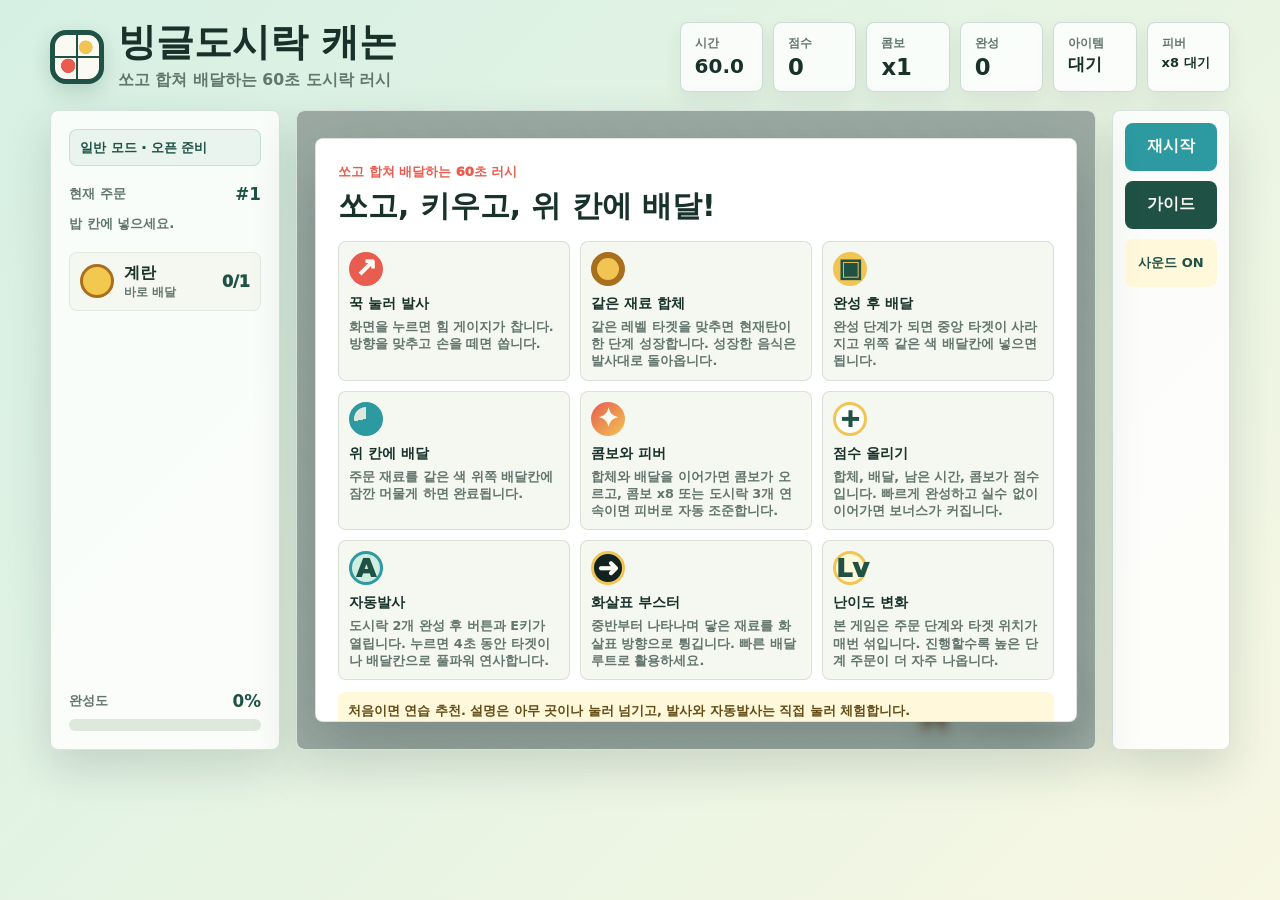
==== commit 0a656d99: "Change fever to auto aim" ====
--- a/index.html
+++ b/index.html
@@ -5,7 +5,7 @@
     <meta name="viewport" content="width=device-width, initial-scale=1" />
     <title>빙글도시락 캐논</title>
     <link rel="icon" href="favicon.svg" type="image/svg+xml" />
-    <link rel="stylesheet" href="style.css?v=20260513-tutorial-autofire-end" />
+    <link rel="stylesheet" href="style.css?v=20260513-fever-auto-aim" />
   </head>
   <body>
     <main class="app-shell" aria-label="빙글도시락 캐논">
@@ -144,7 +144,7 @@
                 <div class="guide-step">
                   <span class="guide-icon guide-fever" aria-hidden="true">✦</span>
                   <strong>콤보와 피버</strong>
-                  <p>합체와 배달을 이어가면 콤보가 오르고, 콤보 x8 또는 도시락 3개 연속이면 피버로 2발씩 발사합니다.</p>
+                  <p>합체와 배달을 이어가면 콤보가 오르고, 콤보 x8 또는 도시락 3개 연속이면 피버로 자동 조준합니다.</p>
                 </div>
                 <div class="guide-step">
                   <span class="guide-icon guide-score" aria-hidden="true">+</span>
@@ -338,6 +338,6 @@
     </main>
 
     <script src="vendor/matter.min.js"></script>
-    <script src="game.js?v=20260513-tutorial-autofire-end"></script>
+    <script src="game.js?v=20260513-fever-auto-aim"></script>
   </body>
 </html>
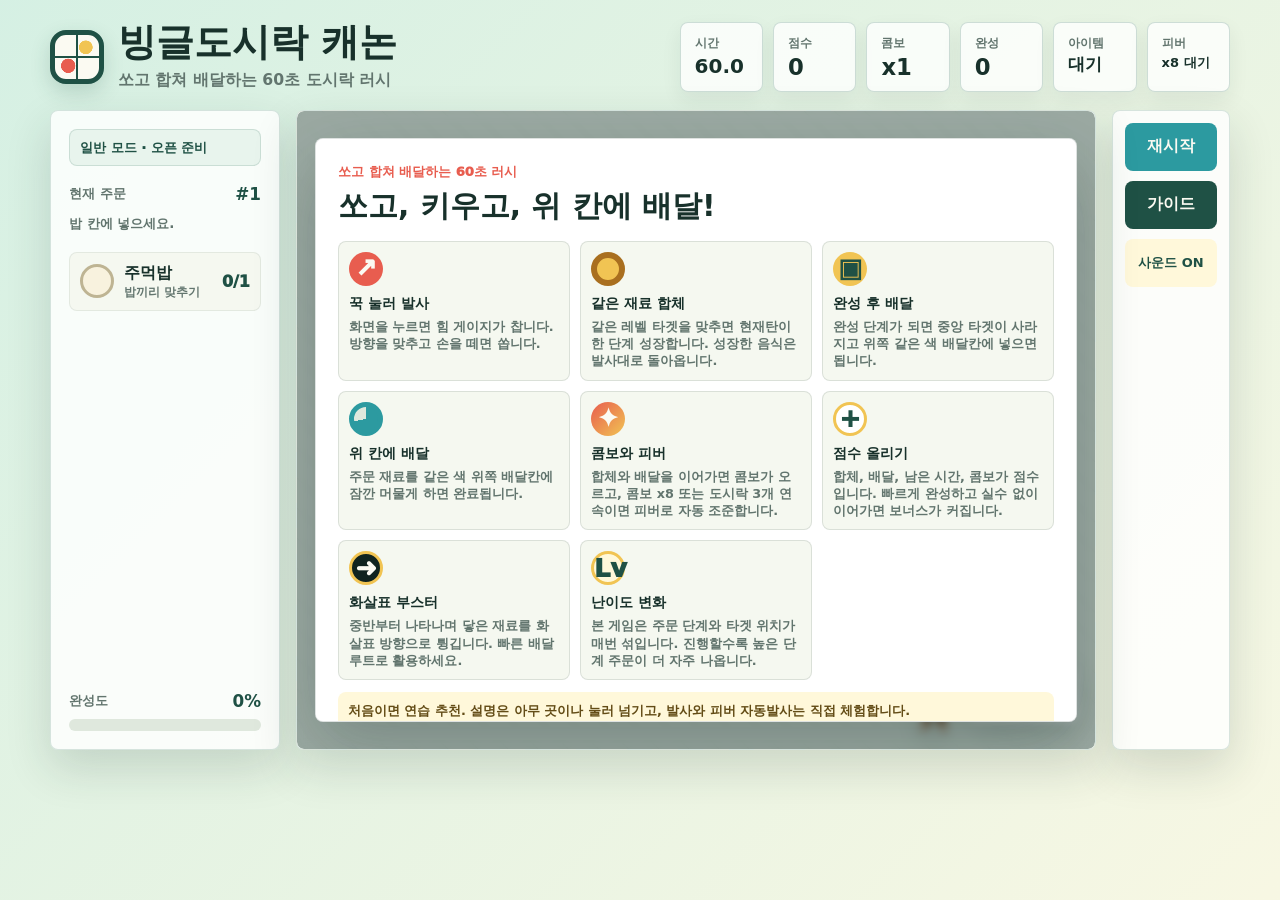
==== commit 1f2fd9dc: "Merge auto fire into fever" ====
--- a/index.html
+++ b/index.html
@@ -5,7 +5,7 @@
     <meta name="viewport" content="width=device-width, initial-scale=1" />
     <title>빙글도시락 캐논</title>
     <link rel="icon" href="favicon.svg" type="image/svg+xml" />
-    <link rel="stylesheet" href="style.css?v=20260513-fever-auto-aim" />
+    <link rel="stylesheet" href="style.css?v=20260513-fever-autofire" />
   </head>
   <body>
     <main class="app-shell" aria-label="빙글도시락 캐논">
@@ -152,11 +152,6 @@
                   <p>합체, 배달, 남은 시간, 콤보가 점수입니다. 빠르게 완성하고 실수 없이 이어가면 보너스가 커집니다.</p>
                 </div>
                 <div class="guide-step">
-                  <span class="guide-icon guide-skill" aria-hidden="true">A</span>
-                  <strong>자동발사</strong>
-                  <p>도시락 2개 완성 후 버튼과 E키가 열립니다. 누르면 4초 동안 타겟이나 배달칸으로 풀파워 연사합니다.</p>
-                </div>
-                <div class="guide-step">
                   <span class="guide-icon guide-arrow" aria-hidden="true">➜</span>
                   <strong>화살표 부스터</strong>
                   <p>중반부터 나타나며 닿은 재료를 화살표 방향으로 튕깁니다. 빠른 배달 루트로 활용하세요.</p>
@@ -167,7 +162,7 @@
                   <p>본 게임은 주문 단계와 타겟 위치가 매번 섞입니다. 진행할수록 높은 단계 주문이 더 자주 나옵니다.</p>
                 </div>
               </div>
-              <p class="guide-tip">처음이면 연습 추천. 설명은 아무 곳이나 눌러 넘기고, 발사와 자동발사는 직접 눌러 체험합니다.</p>
+              <p class="guide-tip">처음이면 연습 추천. 설명은 아무 곳이나 눌러 넘기고, 발사와 피버 자동발사는 직접 체험합니다.</p>
               <div class="guide-actions">
                 <button id="tutorialStartButton" class="primary-button" type="button">연습하고 시작</button>
                 <button id="startButton" class="secondary-button" type="button">바로 시작</button>
@@ -329,7 +324,6 @@
         </section>
 
         <aside class="action-panel" aria-label="조작">
-          <button id="skillButton" class="secondary-button skill-button" type="button">자동발사</button>
           <button id="restartButton" class="secondary-button" type="button">재시작</button>
           <button id="guideButton" class="secondary-button guide-button" type="button">가이드</button>
           <button id="soundButton" class="secondary-button sound-button" type="button">사운드 ON</button>
@@ -338,6 +332,6 @@
     </main>
 
     <script src="vendor/matter.min.js"></script>
-    <script src="game.js?v=20260513-fever-auto-aim"></script>
+    <script src="game.js?v=20260513-fever-autofire"></script>
   </body>
 </html>
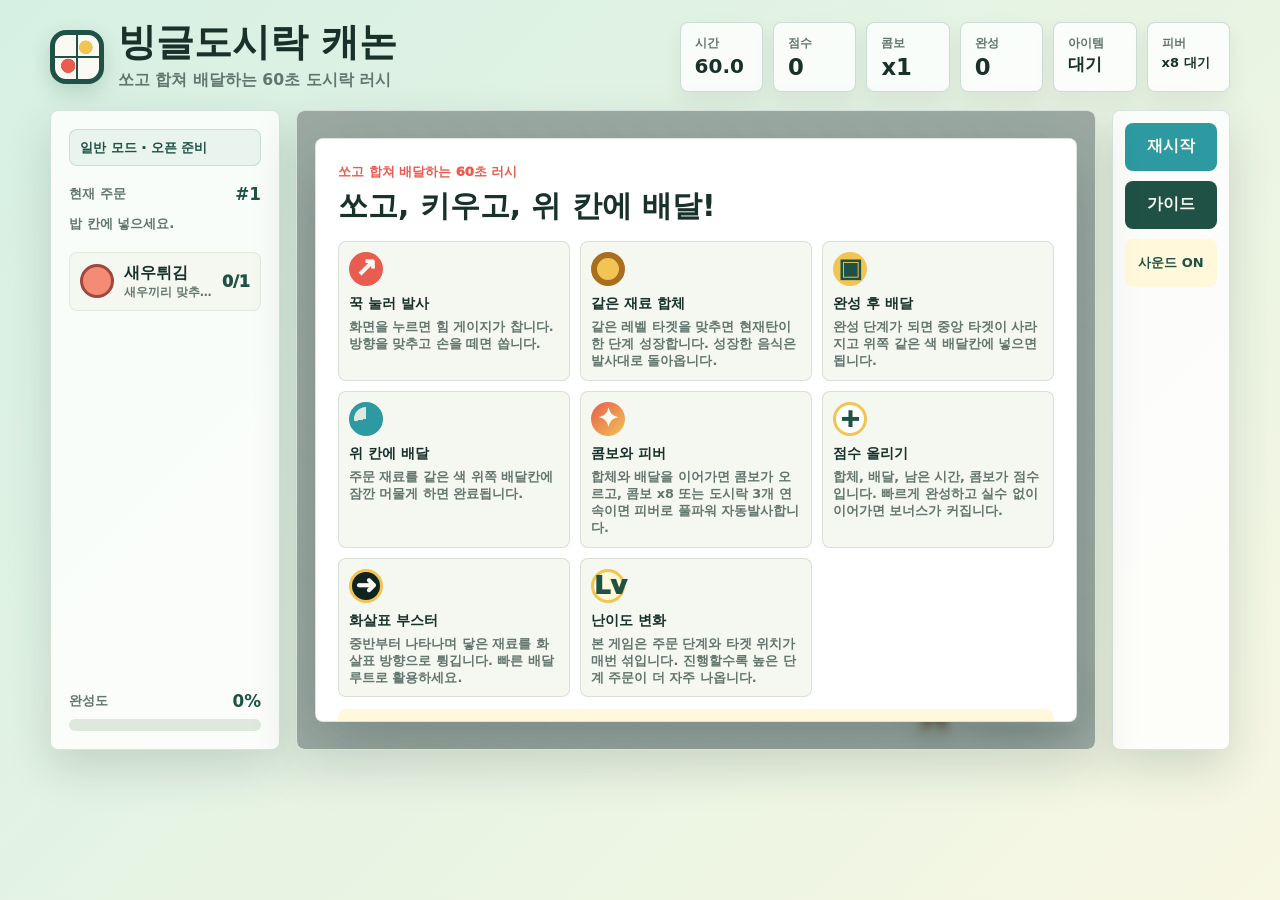
==== commit c89855ec: "Make fever full power auto fire only" ====
--- a/index.html
+++ b/index.html
@@ -5,7 +5,7 @@
     <meta name="viewport" content="width=device-width, initial-scale=1" />
     <title>빙글도시락 캐논</title>
     <link rel="icon" href="favicon.svg" type="image/svg+xml" />
-    <link rel="stylesheet" href="style.css?v=20260513-fever-autofire" />
+    <link rel="stylesheet" href="style.css?v=20260513-fever-fullpower" />
   </head>
   <body>
     <main class="app-shell" aria-label="빙글도시락 캐논">
@@ -144,7 +144,7 @@
                 <div class="guide-step">
                   <span class="guide-icon guide-fever" aria-hidden="true">✦</span>
                   <strong>콤보와 피버</strong>
-                  <p>합체와 배달을 이어가면 콤보가 오르고, 콤보 x8 또는 도시락 3개 연속이면 피버로 자동 조준합니다.</p>
+                  <p>합체와 배달을 이어가면 콤보가 오르고, 콤보 x8 또는 도시락 3개 연속이면 피버로 풀파워 자동발사합니다.</p>
                 </div>
                 <div class="guide-step">
                   <span class="guide-icon guide-score" aria-hidden="true">+</span>
@@ -332,6 +332,6 @@
     </main>
 
     <script src="vendor/matter.min.js"></script>
-    <script src="game.js?v=20260513-fever-autofire"></script>
+    <script src="game.js?v=20260513-fever-fullpower"></script>
   </body>
 </html>
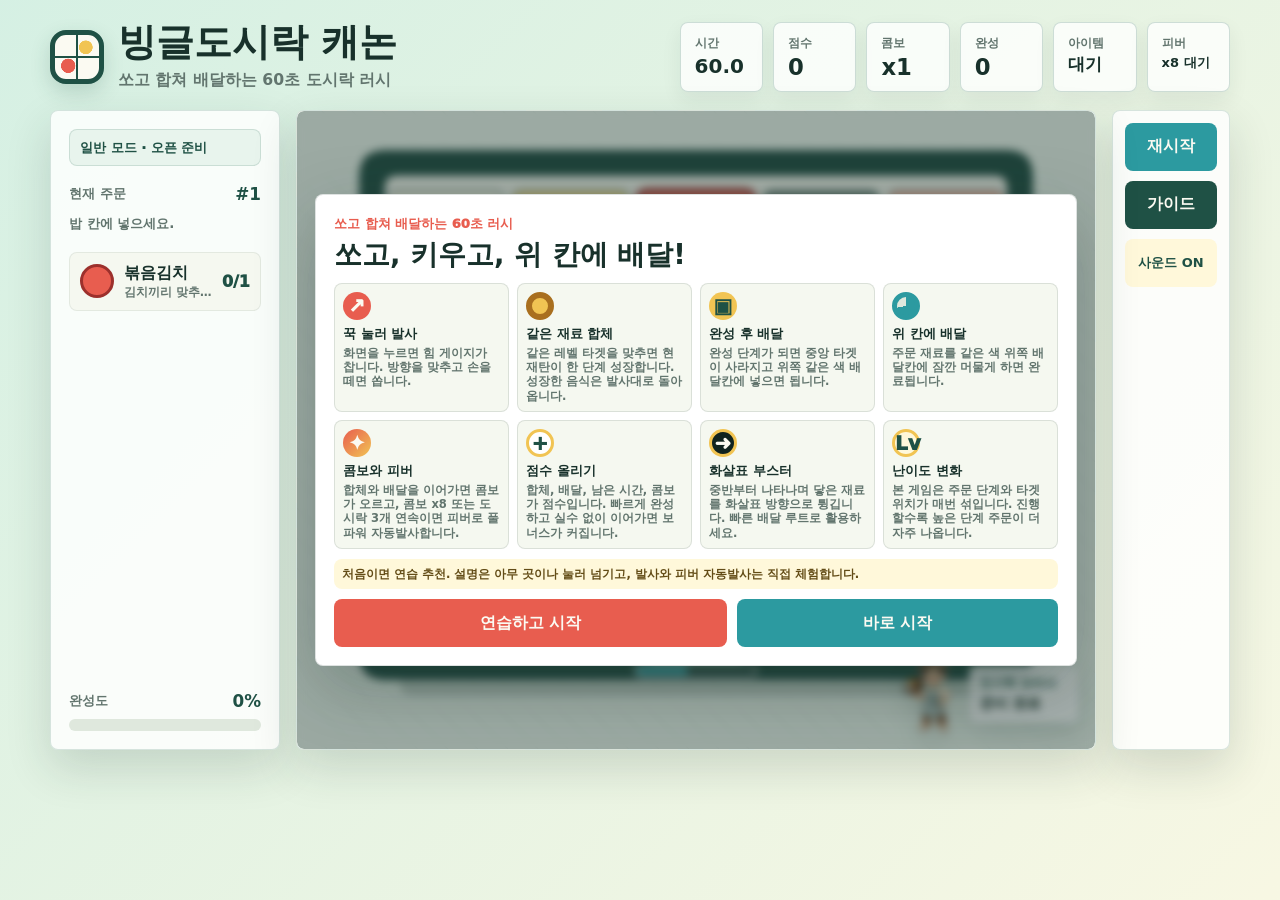
==== commit 52603938: "Fit start guide on one screen" ====
--- a/index.html
+++ b/index.html
@@ -5,7 +5,7 @@
     <meta name="viewport" content="width=device-width, initial-scale=1" />
     <title>빙글도시락 캐논</title>
     <link rel="icon" href="favicon.svg" type="image/svg+xml" />
-    <link rel="stylesheet" href="style.css?v=20260513-fever-fullpower" />
+    <link rel="stylesheet" href="style.css?v=20260513-compact-start" />
   </head>
   <body>
     <main class="app-shell" aria-label="빙글도시락 캐논">
@@ -332,6 +332,6 @@
     </main>
 
     <script src="vendor/matter.min.js"></script>
-    <script src="game.js?v=20260513-fever-fullpower"></script>
+    <script src="game.js?v=20260513-compact-start"></script>
   </body>
 </html>
--- a/style.css
+++ b/style.css
@@ -1047,6 +1047,7 @@
 
 .guide-box {
   width: min(840px, 100%);
+  padding: 18px;
 }
 
 .result-box {
@@ -1075,36 +1076,36 @@
 .select-box h2,
 .achievement-box h2,
 .balance-box h2 {
-  margin: 5px 0 14px;
-  font-size: 1.86rem;
+  margin: 4px 0 10px;
+  font-size: 1.72rem;
   letter-spacing: 0;
 }
 
 .guide-steps {
   display: grid;
-  grid-template-columns: repeat(3, minmax(0, 1fr));
-  gap: 10px;
-  margin-bottom: 12px;
+  grid-template-columns: repeat(4, minmax(0, 1fr));
+  gap: 8px;
+  margin-bottom: 10px;
 }
 
 .guide-step {
   min-width: 0;
-  padding: 10px;
+  padding: 8px;
   border: 1px solid rgba(24, 49, 43, 0.12);
   border-radius: 8px;
   background: #f5f8f0;
 }
 
 .guide-icon {
-  width: 34px;
-  height: 34px;
-  margin-bottom: 8px;
+  width: 28px;
+  height: 28px;
+  margin-bottom: 5px;
   border-radius: 50%;
   display: grid;
   place-items: center;
   color: var(--paper);
   background: var(--coral);
-  font-size: 1.6rem;
+  font-size: 1.25rem;
   font-weight: 950;
   line-height: 1;
 }
@@ -1159,22 +1160,22 @@
 
 .guide-step strong {
   display: block;
-  margin-bottom: 5px;
-  font-size: 0.9rem;
+  margin-bottom: 3px;
+  font-size: 0.84rem;
 }
 
 .guide-step p,
 .guide-tip {
   margin: 0;
   color: var(--muted);
-  font-size: 0.8rem;
-  line-height: 1.35;
+  font-size: 0.72rem;
+  line-height: 1.24;
   font-weight: 700;
 }
 
 .guide-tip {
-  margin-bottom: 14px;
-  padding: 10px;
+  margin-bottom: 10px;
+  padding: 8px;
   border-radius: 8px;
   background: #fff8da;
   color: #634c16;
@@ -2038,17 +2039,17 @@
   }
 
   .guide-steps {
-    grid-template-columns: 1fr;
+    grid-template-columns: repeat(2, minmax(0, 1fr));
   }
 
   .guide-box {
-    padding: 14px;
+    padding: 12px;
     overflow: auto;
   }
 
   .guide-box h2 {
-    margin-bottom: 10px;
-    font-size: 1.5rem;
+    margin-bottom: 8px;
+    font-size: 1.28rem;
   }
 
   .guide-steps {
@@ -2058,27 +2059,27 @@
 
   .guide-step {
     display: grid;
-    grid-template-columns: 30px minmax(0, 1fr);
-    column-gap: 8px;
+    grid-template-columns: 24px minmax(0, 1fr);
+    column-gap: 6px;
     align-items: start;
-    padding: 8px;
+    padding: 7px;
   }
 
   .guide-icon {
-    width: 30px;
-    height: 30px;
+    width: 24px;
+    height: 24px;
     margin: 0;
-    font-size: 1.15rem;
+    font-size: 0.98rem;
   }
 
   .guide-step strong {
     margin-bottom: 2px;
-    font-size: 0.84rem;
+    font-size: 0.76rem;
   }
 
   .guide-step p {
-    font-size: 0.72rem;
-    line-height: 1.25;
+    font-size: 0.64rem;
+    line-height: 1.16;
   }
 
   .guide-tip {
@@ -2090,9 +2091,9 @@
 
   .guide-actions .primary-button,
   .guide-actions .secondary-button {
-    min-height: 42px;
-    padding: 8px;
-    font-size: 0.84rem;
+    min-height: 38px;
+    padding: 7px;
+    font-size: 0.8rem;
   }
 
   .result-actions {
@@ -2170,12 +2171,12 @@
   }
 
   .guide-box {
-    padding: 12px;
+    padding: 10px;
   }
 
   .guide-box h2 {
-    margin-bottom: 8px;
-    font-size: 1.28rem;
+    margin-bottom: 6px;
+    font-size: 1.12rem;
   }
 
   .guide-step p,
@@ -2185,6 +2186,7 @@
 
   .guide-step {
     align-items: center;
+    padding: 6px;
   }
 
   .guide-step strong {
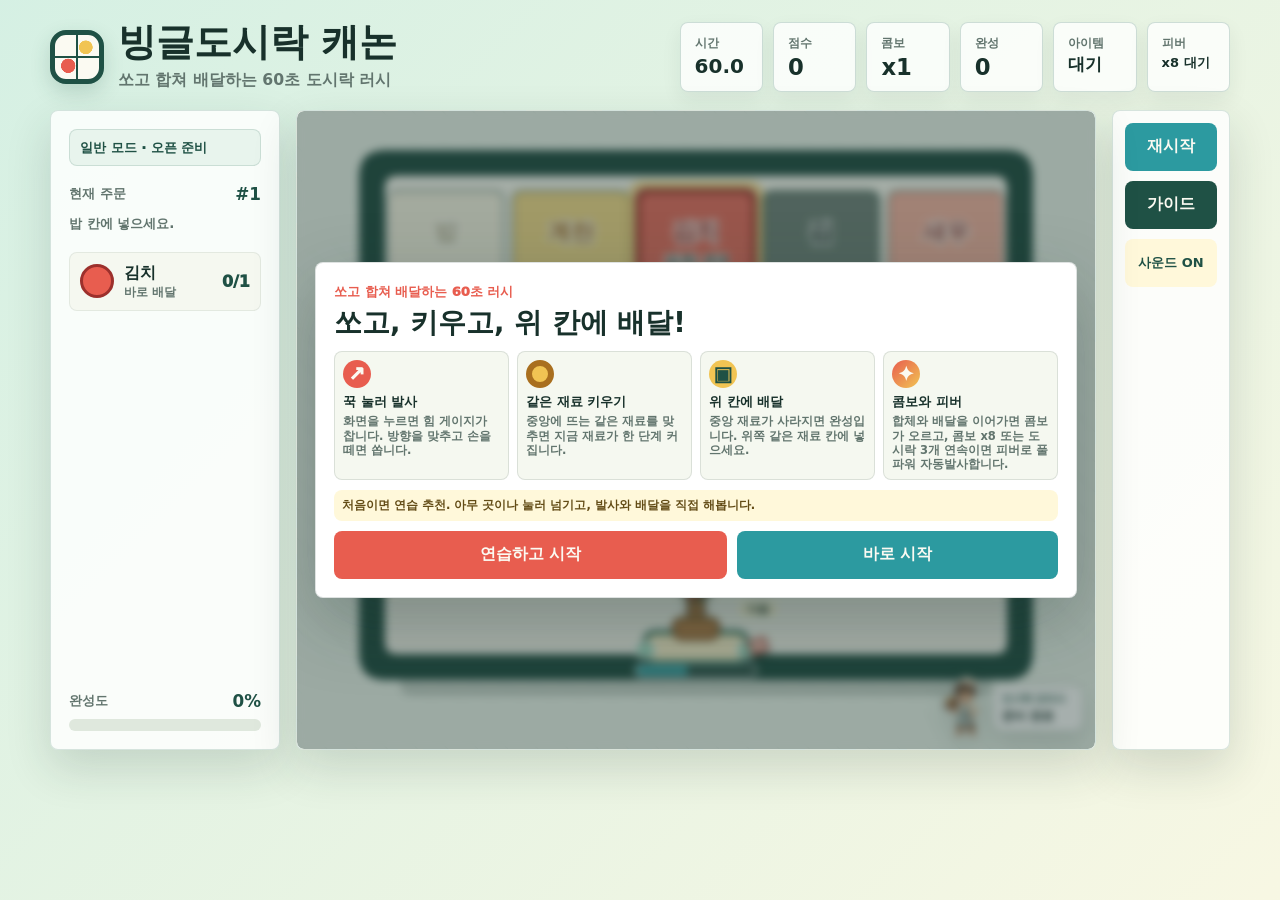
==== commit 5219083e: "Simplify core loop UI" ====
--- a/index.html
+++ b/index.html
@@ -5,7 +5,7 @@
     <meta name="viewport" content="width=device-width, initial-scale=1" />
     <title>빙글도시락 캐논</title>
     <link rel="icon" href="favicon.svg" type="image/svg+xml" />
-    <link rel="stylesheet" href="style.css?v=20260513-compact-start" />
+    <link rel="stylesheet" href="style.css?v=20260513-simple-ui" />
   </head>
   <body>
     <main class="app-shell" aria-label="빙글도시락 캐논">
@@ -95,11 +95,6 @@
               <strong id="mobileOrderText">-</strong>
               <em id="mobileActionHint">지금: 밥 칸에 넣으세요</em>
             </div>
-            <div class="mobile-hud-meta">
-              <span id="mobileTimeText">60.0초</span>
-              <span id="mobileScoreText">0점</span>
-              <span id="mobileComboText">x1</span>
-            </div>
           </div>
           <div id="characterHud" class="character-hud" aria-live="polite">
             <img id="activeCharacterImage" src="assets/characters/cook.png" alt="" />
@@ -109,7 +104,9 @@
             </div>
           </div>
           <div id="tutorialCoach" class="tutorial-coach" hidden aria-live="polite">
-            <div id="tutorialCoachAvatar" class="tutorial-coach-avatar" aria-hidden="true">요</div>
+            <div id="tutorialCoachAvatar" class="tutorial-coach-avatar" aria-hidden="true">
+              <img id="tutorialCoachAvatarImage" src="assets/characters/cook.png" alt="" />
+            </div>
             <div class="tutorial-coach-copy">
               <span>연습 모드</span>
               <strong id="tutorialCoachText">쏘기, 합치기, 배달만 배우자.</strong>
@@ -128,41 +125,21 @@
                 </div>
                 <div class="guide-step">
                   <span class="guide-icon guide-dot" aria-hidden="true"></span>
-                  <strong>같은 재료 합체</strong>
-                  <p>같은 레벨 타겟을 맞추면 현재탄이 한 단계 성장합니다. 성장한 음식은 발사대로 돌아옵니다.</p>
+                  <strong>같은 재료 키우기</strong>
+                  <p>중앙에 뜨는 같은 재료를 맞추면 지금 재료가 한 단계 커집니다.</p>
                 </div>
                 <div class="guide-step">
                   <span class="guide-icon guide-item" aria-hidden="true">▣</span>
-                  <strong>완성 후 배달</strong>
-                  <p>완성 단계가 되면 중앙 타겟이 사라지고 위쪽 같은 색 배달칸에 넣으면 됩니다.</p>
-                </div>
-                <div class="guide-step">
-                  <span class="guide-icon guide-ring" aria-hidden="true"></span>
                   <strong>위 칸에 배달</strong>
-                  <p>주문 재료를 같은 색 위쪽 배달칸에 잠깐 머물게 하면 완료됩니다.</p>
+                  <p>중앙 재료가 사라지면 완성입니다. 위쪽 같은 재료 칸에 넣으세요.</p>
                 </div>
                 <div class="guide-step">
                   <span class="guide-icon guide-fever" aria-hidden="true">✦</span>
                   <strong>콤보와 피버</strong>
                   <p>합체와 배달을 이어가면 콤보가 오르고, 콤보 x8 또는 도시락 3개 연속이면 피버로 풀파워 자동발사합니다.</p>
                 </div>
-                <div class="guide-step">
-                  <span class="guide-icon guide-score" aria-hidden="true">+</span>
-                  <strong>점수 올리기</strong>
-                  <p>합체, 배달, 남은 시간, 콤보가 점수입니다. 빠르게 완성하고 실수 없이 이어가면 보너스가 커집니다.</p>
-                </div>
-                <div class="guide-step">
-                  <span class="guide-icon guide-arrow" aria-hidden="true">➜</span>
-                  <strong>화살표 부스터</strong>
-                  <p>중반부터 나타나며 닿은 재료를 화살표 방향으로 튕깁니다. 빠른 배달 루트로 활용하세요.</p>
-                </div>
-                <div class="guide-step">
-                  <span class="guide-icon guide-shop" aria-hidden="true">Lv</span>
-                  <strong>난이도 변화</strong>
-                  <p>본 게임은 주문 단계와 타겟 위치가 매번 섞입니다. 진행할수록 높은 단계 주문이 더 자주 나옵니다.</p>
-                </div>
-              </div>
-              <p class="guide-tip">처음이면 연습 추천. 설명은 아무 곳이나 눌러 넘기고, 발사와 피버 자동발사는 직접 체험합니다.</p>
+              </div>
+              <p class="guide-tip">처음이면 연습 추천. 아무 곳이나 눌러 넘기고, 발사와 배달을 직접 해봅니다.</p>
               <div class="guide-actions">
                 <button id="tutorialStartButton" class="primary-button" type="button">연습하고 시작</button>
                 <button id="startButton" class="secondary-button" type="button">바로 시작</button>
@@ -299,28 +276,6 @@
               </div>
             </div>
           </div>
-        </section>
-
-        <section id="mobileAmmoDock" class="mobile-ammo-dock" aria-label="모바일 장전대" hidden>
-          <div class="ammo-status">
-            <div id="mobileCurrentPanel">
-              <span>현재탄</span>
-              <strong id="mobileCurrentAmmo">-</strong>
-            </div>
-            <div id="mobileNextPanel">
-              <span>다음탄</span>
-              <strong id="mobileNextAmmo">-</strong>
-            </div>
-          </div>
-          <button id="mobileDeliveryReadyButton" class="mobile-delivery-button" type="button" hidden>배송 준비</button>
-          <div class="stash-title">추가 재료</div>
-          <div class="mobile-stash-buttons">
-            <button type="button" data-mobile-stash-index="0">비움</button>
-            <button type="button" data-mobile-stash-index="1">비움</button>
-            <button type="button" data-mobile-stash-index="2">비움</button>
-            <button type="button" data-mobile-stash-index="3">비움</button>
-          </div>
-          <button id="mobileStashMergeButton" class="mobile-merge-button" type="button">합치기</button>
         </section>
 
         <aside class="action-panel" aria-label="조작">
@@ -332,6 +287,6 @@
     </main>
 
     <script src="vendor/matter.min.js"></script>
-    <script src="game.js?v=20260513-compact-start"></script>
+    <script src="game.js?v=20260513-simple-ui"></script>
   </body>
 </html>
--- a/style.css
+++ b/style.css
@@ -457,11 +457,11 @@
   top: 10px;
   left: 10px;
   z-index: 2;
-  width: min(330px, calc(100% - 20px));
+  width: min(300px, calc(100% - 20px));
   display: none;
   grid-template-columns: minmax(0, 1fr);
-  gap: 6px;
-  padding: 10px 12px;
+  gap: 4px;
+  padding: 7px 9px;
   border-radius: 8px;
   color: var(--leaf-dark);
   background: rgba(255, 255, 255, 0.88);
@@ -481,11 +481,10 @@
   min-width: 0;
   overflow: hidden;
   color: var(--leaf-dark);
-  font-size: 1rem;
+  font-size: 0.88rem;
   font-weight: 950;
   line-height: 1.15;
-  text-overflow: ellipsis;
-  white-space: nowrap;
+  white-space: normal;
 }
 
 .mobile-order-hud em {
@@ -497,8 +496,7 @@
   font-style: normal;
   font-weight: 950;
   line-height: 1.15;
-  text-overflow: ellipsis;
-  white-space: nowrap;
+  white-space: normal;
 }
 
 .mobile-order-hud.is-paused {
@@ -685,21 +683,21 @@
 
 .character-hud {
   position: absolute;
-  right: 16px;
-  bottom: 14px;
+  right: 12px;
+  bottom: 10px;
   z-index: 2;
-  width: min(190px, 36%);
-  min-height: 108px;
-  display: grid;
-  grid-template-columns: 72px minmax(0, 1fr);
+  width: min(150px, 30%);
+  min-height: 82px;
+  display: grid;
+  grid-template-columns: 54px minmax(0, 1fr);
   align-items: end;
-  gap: 8px;
+  gap: 6px;
   pointer-events: none;
 }
 
 .character-hud img {
-  width: 88px;
-  height: 108px;
+  width: 64px;
+  height: 82px;
   object-fit: contain;
   object-position: bottom center;
   filter: drop-shadow(0 10px 12px rgba(24, 49, 43, 0.22));
@@ -719,9 +717,9 @@
 
 .character-callout {
   min-width: 0;
-  margin-bottom: 12px;
-  padding: 9px 10px;
-  border-radius: 8px;
+  margin-bottom: 8px;
+  padding: 6px 8px;
+  border-radius: 10px;
   background: rgba(255, 255, 255, 0.9);
   border: 1px solid rgba(24, 49, 43, 0.14);
   box-shadow: 0 10px 24px rgba(24, 49, 43, 0.16);
@@ -737,14 +735,14 @@
 
 .character-callout strong {
   color: var(--leaf-dark);
-  font-size: 0.78rem;
+  font-size: 0.62rem;
   font-weight: 950;
 }
 
 .character-callout span {
   margin-top: 3px;
   color: var(--ink);
-  font-size: 0.86rem;
+  font-size: 0.72rem;
   font-weight: 900;
 }
 
@@ -786,15 +784,22 @@
 .tutorial-coach-avatar {
   width: 58px;
   height: 58px;
-  display: grid;
-  place-items: center;
+  overflow: hidden;
   border-radius: 50%;
   color: #ffffff;
-  background: var(--teal);
+  background: #fff8da;
   border: 4px solid #ffffff;
   box-shadow: 0 8px 18px rgba(24, 49, 43, 0.18);
   font-size: 1.1rem;
   font-weight: 950;
+}
+
+.tutorial-coach-avatar img {
+  width: 115%;
+  height: 115%;
+  object-fit: cover;
+  object-position: center 28%;
+  transform: translate(-7%, -5%);
 }
 
 .tutorial-coach-copy {
@@ -1171,6 +1176,10 @@
   font-size: 0.72rem;
   line-height: 1.24;
   font-weight: 700;
+}
+
+.mobile-ammo-dock {
+  display: none !important;
 }
 
 .guide-tip {
@@ -1795,13 +1804,13 @@
   .character-hud {
     right: 10px;
     bottom: 8px;
-    width: min(178px, 48%);
-    grid-template-columns: 62px minmax(0, 1fr);
+    width: min(150px, 42%);
+    grid-template-columns: 54px minmax(0, 1fr);
   }
 
   .character-hud img {
-    width: 74px;
-    height: 92px;
+    width: 64px;
+    height: 82px;
   }
 }
 
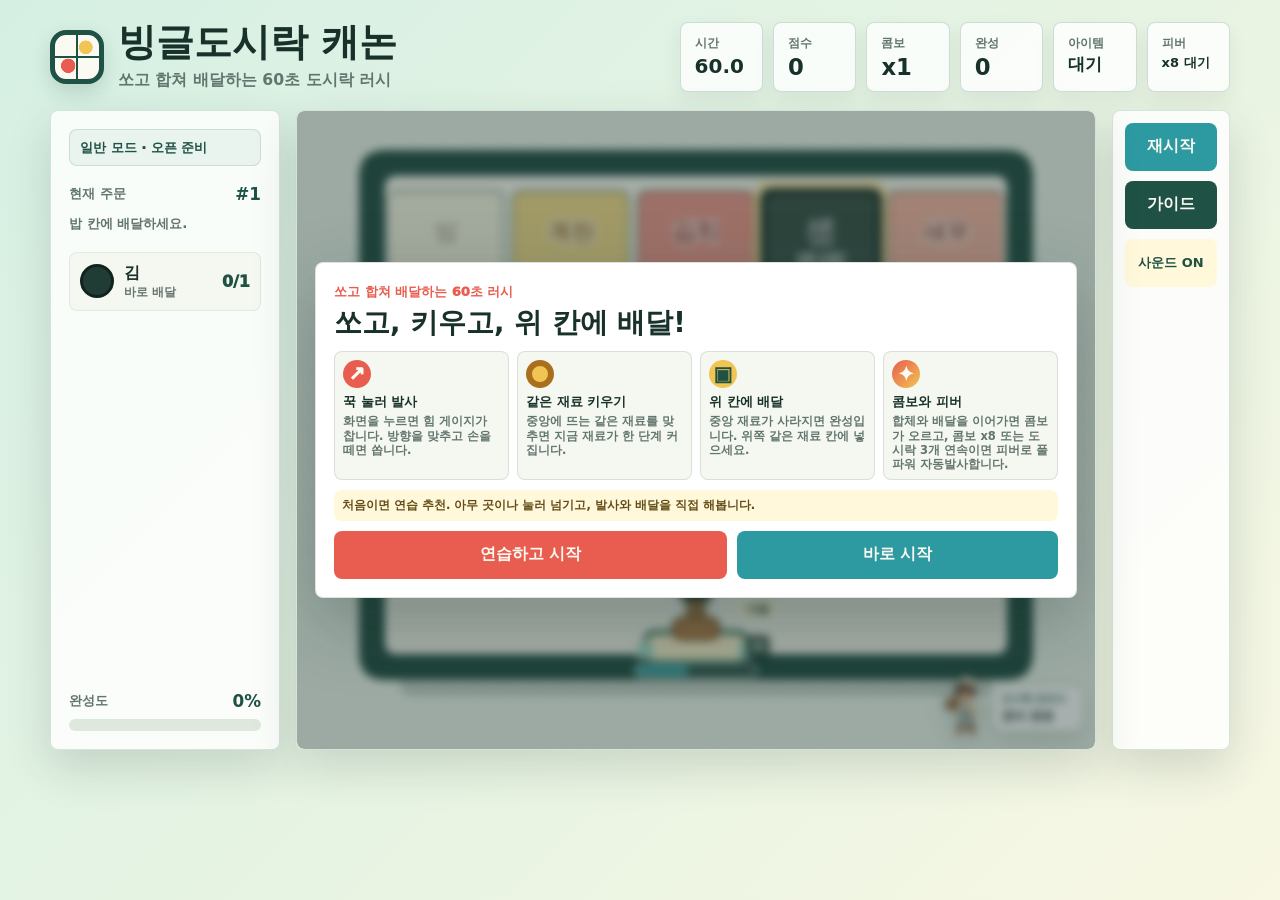
==== commit d5e7d880: "Tune projectile labels and target flow" ====
--- a/index.html
+++ b/index.html
@@ -5,7 +5,7 @@
     <meta name="viewport" content="width=device-width, initial-scale=1" />
     <title>빙글도시락 캐논</title>
     <link rel="icon" href="favicon.svg" type="image/svg+xml" />
-    <link rel="stylesheet" href="style.css?v=20260513-simple-ui" />
+    <link rel="stylesheet" href="style.css?v=20260513-shot-tuning" />
   </head>
   <body>
     <main class="app-shell" aria-label="빙글도시락 캐논">
@@ -93,7 +93,7 @@
             <div>
               <span>현재 주문</span>
               <strong id="mobileOrderText">-</strong>
-              <em id="mobileActionHint">지금: 밥 칸에 넣으세요</em>
+              <em id="mobileActionHint">지금: 밥 칸에 배달하세요</em>
             </div>
           </div>
           <div id="characterHud" class="character-hud" aria-live="polite">
@@ -287,6 +287,6 @@
     </main>
 
     <script src="vendor/matter.min.js"></script>
-    <script src="game.js?v=20260513-simple-ui"></script>
+    <script src="game.js?v=20260513-shot-tuning"></script>
   </body>
 </html>
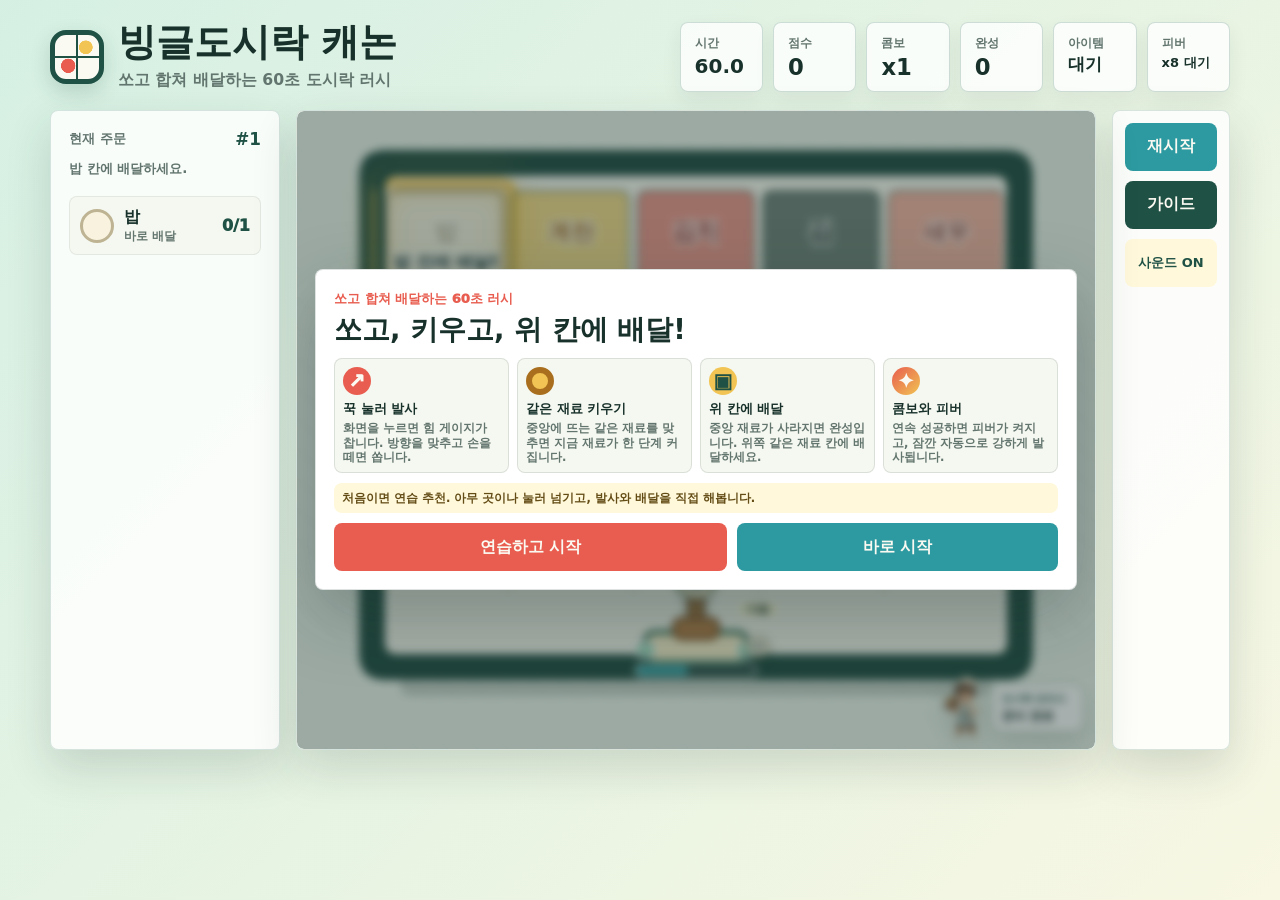
==== commit cfb7cf07: "Polish simplified mobile UI" ====
--- a/index.html
+++ b/index.html
@@ -5,7 +5,7 @@
     <meta name="viewport" content="width=device-width, initial-scale=1" />
     <title>빙글도시락 캐논</title>
     <link rel="icon" href="favicon.svg" type="image/svg+xml" />
-    <link rel="stylesheet" href="style.css?v=20260513-shot-tuning" />
+    <link rel="stylesheet" href="style.css?v=20260513-mobile-polish" />
   </head>
   <body>
     <main class="app-shell" aria-label="빙글도시락 캐논">
@@ -131,12 +131,12 @@
                 <div class="guide-step">
                   <span class="guide-icon guide-item" aria-hidden="true">▣</span>
                   <strong>위 칸에 배달</strong>
-                  <p>중앙 재료가 사라지면 완성입니다. 위쪽 같은 재료 칸에 넣으세요.</p>
+                  <p>중앙 재료가 사라지면 완성입니다. 위쪽 같은 재료 칸에 배달하세요.</p>
                 </div>
                 <div class="guide-step">
                   <span class="guide-icon guide-fever" aria-hidden="true">✦</span>
                   <strong>콤보와 피버</strong>
-                  <p>합체와 배달을 이어가면 콤보가 오르고, 콤보 x8 또는 도시락 3개 연속이면 피버로 풀파워 자동발사합니다.</p>
+                  <p>연속 성공하면 피버가 켜지고, 잠깐 자동으로 강하게 발사됩니다.</p>
                 </div>
               </div>
               <p class="guide-tip">처음이면 연습 추천. 아무 곳이나 눌러 넘기고, 발사와 배달을 직접 해봅니다.</p>
@@ -279,14 +279,14 @@
         </section>
 
         <aside class="action-panel" aria-label="조작">
-          <button id="restartButton" class="secondary-button" type="button">재시작</button>
-          <button id="guideButton" class="secondary-button guide-button" type="button">가이드</button>
-          <button id="soundButton" class="secondary-button sound-button" type="button">사운드 ON</button>
+          <button id="restartButton" class="secondary-button" type="button" data-mobile-label="다시">재시작</button>
+          <button id="guideButton" class="secondary-button guide-button" type="button" data-mobile-label="도움">가이드</button>
+          <button id="soundButton" class="secondary-button sound-button" type="button" data-mobile-label="소리">사운드 ON</button>
         </aside>
       </section>
     </main>
 
     <script src="vendor/matter.min.js"></script>
-    <script src="game.js?v=20260513-shot-tuning"></script>
+    <script src="game.js?v=20260513-mobile-polish"></script>
   </body>
 </html>
--- a/style.css
+++ b/style.css
@@ -232,6 +232,11 @@
   border-color: rgba(155, 116, 35, 0.22);
 }
 
+.mode-badge,
+.meter-block {
+  display: none;
+}
+
 .order-rule[hidden] {
   display: none;
 }
@@ -397,6 +402,10 @@
   margin-top: auto;
   display: grid;
   gap: 8px;
+}
+
+.order-panel .meter-block {
+  display: none;
 }
 
 .meter-track {
@@ -504,183 +513,6 @@
   box-shadow: 0 12px 26px rgba(232, 93, 79, 0.18);
 }
 
-.mobile-hud-meta {
-  display: flex;
-  flex-wrap: wrap;
-  gap: 6px;
-}
-
-.mobile-hud-meta span {
-  padding: 4px 7px;
-  border-radius: 999px;
-  color: var(--leaf-dark);
-  background: #eef8f1;
-  border: 1px solid rgba(47, 109, 91, 0.14);
-  font-size: 0.72rem;
-  line-height: 1;
-}
-
-.mobile-ammo-dock {
-  display: none;
-}
-
-.ammo-status {
-  display: grid;
-  grid-template-columns: 1fr 1fr;
-  gap: 8px;
-}
-
-.ammo-status > div,
-.mobile-delivery-button,
-.mobile-stash-buttons button,
-.mobile-merge-button {
-  min-width: 0;
-  border-radius: 8px;
-  border: 1px solid rgba(47, 109, 91, 0.16);
-  background: #f7fbf2;
-}
-
-.ammo-status > div {
-  padding: 8px;
-}
-
-.ammo-status > div.is-active-turn {
-  border-color: rgba(241, 196, 83, 0.9);
-  background: linear-gradient(135deg, #fff1b6, #fff9dd);
-  box-shadow: 0 0 0 3px rgba(241, 196, 83, 0.22);
-}
-
-.ammo-status > div.is-dimmed {
-  opacity: 0.56;
-}
-
-.ammo-status span,
-.stash-title {
-  display: block;
-  color: var(--muted);
-  font-size: 0.68rem;
-  font-weight: 900;
-}
-
-.ammo-status strong {
-  display: block;
-  margin-top: 2px;
-  min-width: 0;
-  overflow: hidden;
-  color: var(--ink);
-  font-size: 0.95rem;
-  font-weight: 950;
-  text-overflow: ellipsis;
-  white-space: nowrap;
-}
-
-.mobile-delivery-button {
-  min-height: 48px;
-  color: var(--leaf-dark);
-  background: #fff1b6;
-  border-color: rgba(241, 196, 83, 0.88);
-  box-shadow: 0 0 0 3px rgba(241, 196, 83, 0.2);
-  font-size: 0.86rem;
-  font-weight: 950;
-  animation: stashPulse 680ms ease-in-out infinite alternate;
-}
-
-.mobile-delivery-button.is-active-turn {
-  color: #18312b;
-  background: linear-gradient(135deg, #f1c453, #fff1b6);
-  border-color: rgba(241, 196, 83, 1);
-  box-shadow:
-    0 0 0 4px rgba(241, 196, 83, 0.24),
-    0 10px 22px rgba(155, 116, 35, 0.22);
-  transform: translateY(-1px);
-}
-
-.mobile-delivery-button.is-tutorial-target {
-  outline: 4px solid #f1c453;
-  box-shadow:
-    0 0 0 5px rgba(241, 196, 83, 0.28),
-    0 0 24px rgba(241, 196, 83, 0.65),
-    0 0 0 3px rgba(241, 196, 83, 0.2);
-  animation: tutorialTargetPulse 720ms ease-in-out infinite alternate;
-}
-
-@keyframes tutorialTargetPulse {
-  from {
-    transform: translateY(0) scale(1);
-  }
-
-  to {
-    transform: translateY(-2px) scale(1.025);
-  }
-}
-
-.mobile-delivery-button[hidden] {
-  display: none;
-}
-
-.mobile-stash-buttons {
-  display: grid;
-  grid-template-columns: repeat(4, minmax(0, 1fr));
-  gap: 7px;
-}
-
-.mobile-ammo-dock.is-stash-hidden .stash-title,
-.mobile-ammo-dock.is-stash-hidden .mobile-stash-buttons,
-.mobile-ammo-dock.is-stash-hidden .mobile-merge-button {
-  display: none;
-}
-
-.mobile-ammo-dock.is-delivery-turn {
-  border-color: rgba(241, 196, 83, 0.48);
-  box-shadow: 0 -8px 22px rgba(241, 196, 83, 0.18);
-}
-
-.mobile-ammo-dock.is-current-turn {
-  border-color: rgba(44, 154, 160, 0.34);
-  box-shadow: 0 -8px 22px rgba(44, 154, 160, 0.14);
-}
-
-.mobile-stash-buttons button {
-  min-height: 58px;
-  padding: 6px 4px;
-  color: var(--ink);
-  background: #fffaf0;
-  font-size: 0.72rem;
-  font-weight: 950;
-  line-height: 1.12;
-  white-space: pre-line;
-}
-
-.mobile-stash-buttons button.is-needed {
-  background: #fff1b6;
-  border-color: rgba(241, 196, 83, 0.88);
-  box-shadow: 0 0 0 3px rgba(241, 196, 83, 0.22);
-  animation: stashPulse 680ms ease-in-out infinite alternate;
-}
-
-.mobile-merge-button {
-  min-height: 38px;
-  color: #ffffff;
-  background: var(--teal);
-  font-size: 0.78rem;
-  font-weight: 950;
-}
-
-.mobile-merge-button:disabled {
-  color: var(--muted);
-  background: #eef1ea;
-}
-
-@keyframes stashPulse {
-  from {
-    transform: translateY(0);
-  }
-
-  to {
-    transform: translateY(-2px);
-  }
-}
-
 .character-hud {
   position: absolute;
   right: 12px;
@@ -846,11 +678,6 @@
 
 .tutorial-coach.is-waiting-action {
   pointer-events: none;
-}
-
-.tutorial-coach.is-stash-action {
-  top: 18px;
-  bottom: auto;
 }
 
 body.is-tutorial-coach .action-panel {
@@ -1176,10 +1003,6 @@
   font-size: 0.72rem;
   line-height: 1.24;
   font-weight: 700;
-}
-
-.mobile-ammo-dock {
-  display: none !important;
 }
 
 .guide-tip {
@@ -1822,7 +1645,7 @@
   .app-shell {
     width: 100vw;
     min-height: 100svh;
-    padding: 5px 0 calc(150px + env(safe-area-inset-bottom));
+    padding: 5px 0 calc(74px + env(safe-area-inset-bottom));
     gap: 4px;
   }
 
@@ -1913,10 +1736,6 @@
     margin-top: 2px;
     font-size: 0.66rem;
     white-space: normal;
-  }
-
-  .mobile-hud-meta {
-    display: none;
   }
 
   .tutorial-coach {
@@ -1929,13 +1748,6 @@
     border-radius: 10px;
   }
 
-  .tutorial-coach.is-stash-action {
-    position: fixed;
-    top: calc(74px + env(safe-area-inset-top));
-    bottom: auto;
-    z-index: 18;
-  }
-
   .tutorial-coach-avatar {
     width: 44px;
     height: 44px;
@@ -1956,56 +1768,6 @@
     width: 40px;
     height: 40px;
     font-size: 1rem;
-  }
-
-  .mobile-ammo-dock {
-    position: fixed;
-    left: 7px;
-    right: 7px;
-    bottom: calc(52px + env(safe-area-inset-bottom));
-    z-index: 19;
-    display: grid;
-    gap: 5px;
-    padding: 6px;
-    border-radius: 13px;
-    background: rgba(255, 255, 255, 0.94);
-    border: 1px solid rgba(24, 49, 43, 0.12);
-    box-shadow: 0 -6px 18px rgba(24, 49, 43, 0.13);
-  }
-
-  .ammo-status {
-    display: none;
-  }
-
-  .stash-title {
-    font-size: 0.62rem;
-    line-height: 1;
-  }
-
-  .mobile-delivery-button {
-    min-height: 38px;
-    font-size: 0.72rem;
-  }
-
-  .mobile-stash-buttons {
-    gap: 5px;
-  }
-
-  .mobile-stash-buttons button {
-    min-height: 42px;
-    padding: 4px 2px;
-    border-radius: 10px;
-    font-size: 0.62rem;
-    line-height: 1.05;
-  }
-
-  .mobile-merge-button {
-    min-height: 30px;
-    font-size: 0.68rem;
-  }
-
-  .mobile-merge-button:disabled {
-    display: none;
   }
 
   .action-panel {
@@ -2016,7 +1778,7 @@
     z-index: 20;
     order: 3;
     display: grid;
-    grid-template-columns: 1.15fr 1fr 1fr 1fr;
+    grid-template-columns: repeat(3, minmax(0, 1fr));
     gap: 5px;
     padding: 5px;
     border-radius: 12px;
@@ -2029,8 +1791,13 @@
     min-height: 38px;
     padding: 4px 3px;
     border-radius: 9px;
-    font-size: 0.68rem;
+    font-size: 0;
     font-weight: 950;
+  }
+
+  .action-panel .secondary-button::after {
+    content: attr(data-mobile-label);
+    font-size: 0.72rem;
   }
 
   .skill-button {
@@ -2161,22 +1928,8 @@
   }
 
   #gameCanvas {
-    width: min(100vw, calc((100svh - 185px) * 720 / 820));
-    max-height: calc(100svh - 185px);
-  }
-
-  .mobile-ammo-dock {
-    gap: 4px;
-    padding: 5px;
-  }
-
-  .stash-title {
-    display: none;
-  }
-
-  .mobile-stash-buttons button {
-    min-height: 38px;
-    font-size: 0.58rem;
+    width: min(100vw, calc((100svh - 112px) * 720 / 820));
+    max-height: calc(100svh - 112px);
   }
 
   .guide-box {
